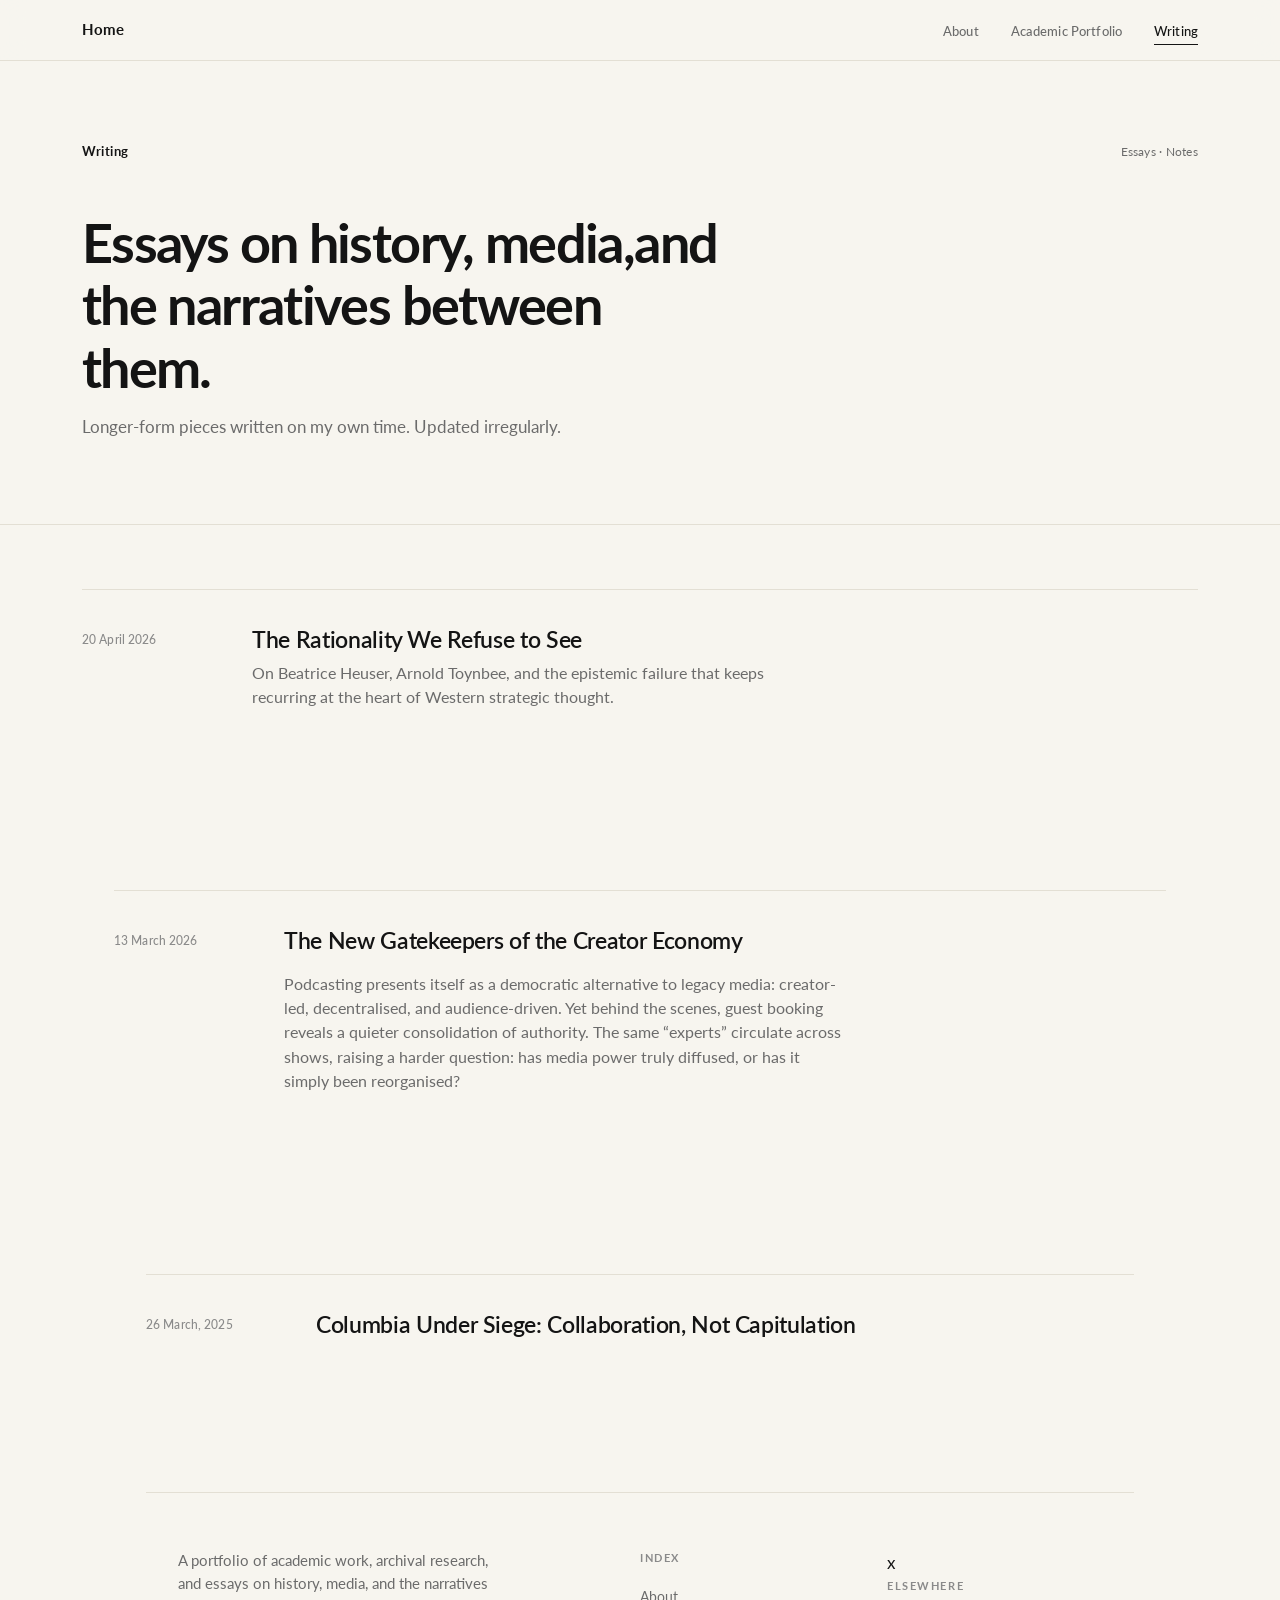
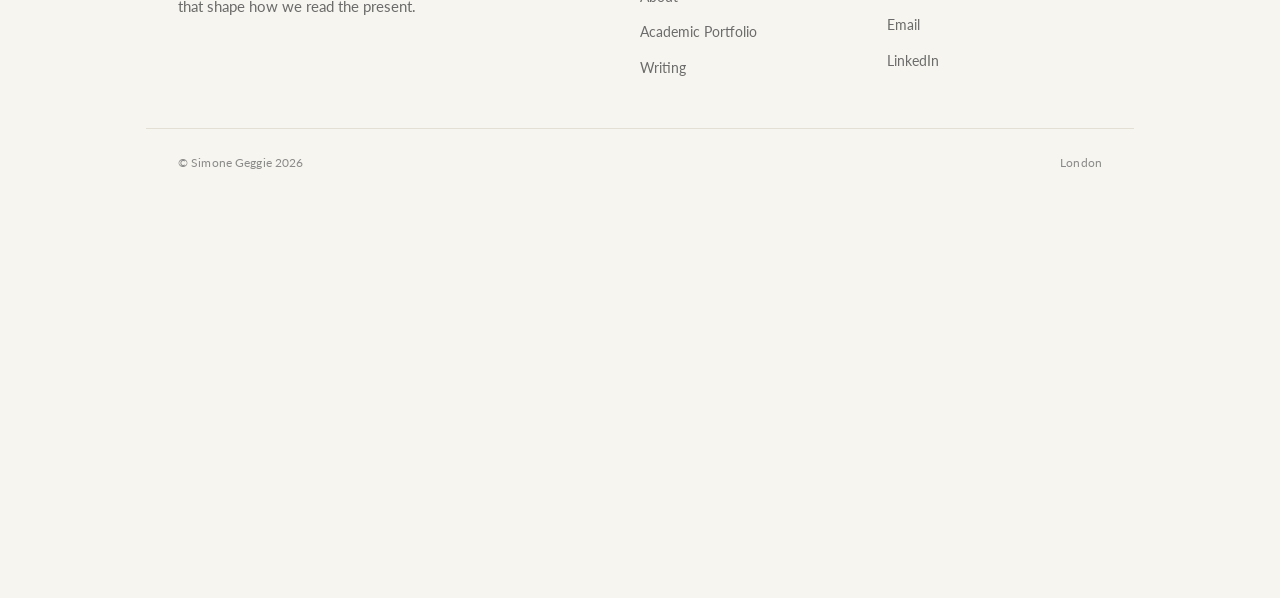
==== blog.html @ c390b4d6 "Update blog.html" ====
<!DOCTYPE html>
<html lang="en">
<head>
<meta charset="UTF-8">
<meta name="viewport" content="width=device-width, initial-scale=1.0">
<title>Writing — Simone Raya</title>
<meta name="description" content="Essays by Simone Raya on history, media, and geopolitics.">
<link rel="stylesheet" href="css/style.css">
<link rel="icon" href="data:image/svg+xml,%3Csvg xmlns='http://www.w3.org/2000/svg' viewBox='0 0 100 100'%3E%3Ctext y='.9em' font-size='90' font-weight='700' font-family='sans-serif'%3ES%3C/text%3E%3C/svg%3E">
</head>
<body>

<nav class="nav">
    <div class="nav-inner">
        <a href="index.html" class="nav-brand">Home</a>
        <ul class="nav-links">
            <li><a href="index.html">About</a></li>
            <li><a href="portfolio.html">Academic Portfolio</a></li>
            <li><a href="blog.html">Writing</a></li>
        </ul>
    </div>
</nav>

<section class="hero">
    <div class="container">
        <div class="hero-masthead fade-in">
            <span class="hero-masthead-name">Writing</span>
            <span class="hero-masthead-meta">Essays · Notes</span>
        </div>
        <div class="fade-in" style="max-width: 640px;">
            <h1 style="margin-bottom: 1rem;">Essays on history, media,and the narratives between them.</h1>
            <p style="font-size: 1.08rem; color: var(--text-muted); line-height: 1.55;">Longer-form pieces written on my own time. Updated irregularly.</p>
        </div>
    </div>
</section>

<section>
    <div class="container">
        <div class="entry-list">

            <article class="entry fade-in">
                <div class="entry-date">20 April 2026</div>
                <div>
                    <h3 class="entry-title"><a href="posts/rationality-we-refuse-to-see.html">The Rationality We Refuse to See</a></h3>
                    <p class="entry-desc">On Beatrice Heuser, Arnold Toynbee, and the epistemic failure that keeps recurring at the heart of Western strategic thought.</p>
                </div>
            </article>
<section>

<section>
    <div class="container">
        <div class="entry-list">

            <article class="entry fade-in">
                <div class="entry-date">13 March 2026</div>
                <div>
                    <h3 class="entry-title"><a href="posts/The-New-Gatekeepers.html">The New Gatekeepers of the Creator Economy
                <p class="entry-desc"> </a></h3>
                    <p class="entry-desc">Podcasting presents itself as a democratic alternative to legacy media: creator-led, decentralised, and audience-driven. Yet behind the scenes, guest booking reveals a quieter consolidation of authority. The same “experts” circulate across shows, raising a harder question: has media power truly diffused, or has it simply been reorganised?</p>
                </div>
            </article>
<section>
        
<section>
    <div class="container">
        <div class="entry-list">

            <article class="entry fade-in">
                <div class="entry-date">26 March, 2025</div>
                <div>
                    <h3 class="entry-title"><a href="posts/columbia-under-siege.html">Columbia Under Siege: Collaboration, Not Capitulation</a></h3>
                </div>
            </article>
<section>


<footer>
    <div class="footer-inner">
        <div>
            <p class="footer-tag">A portfolio of academic work, archival research, and essays on history, media, and the narratives that shape how we read the present.</p>
        </div>
        <div>
            <p class="footer-label">Index</p>
            <ul class="footer-list">
                <li><a href="index.html">About</a></li>
                <li><a href="portfolio.html">Academic Portfolio</a></li>
                <li><a href="blog.html">Writing</a></li>
            </ul>
        </div>
        <div>
           x      <p class="footer-label">Elsewhere</p>
            <ul class="footer-list">
                <li><a href="mailto:simone.geggie@gmail.com">Email</a></li>
                <li><a href="https://www.linkedin.com/in/simone-geggie" target="_blank" rel="noopener">LinkedIn</a></li>
        </div>
    </div>
    <div class="footer-meta">
        <span>© Simone Geggie 2026</span>
        <span>London</span>
    </div>
</footer>

<script src="js/main.js"></script>
</body>
</html>
---- css/style.css ----
/* ---------- Simone Raya · personal site ---------- */

@import url('https://fonts.googleapis.com/css2?family=Lato:wght@300;400;500;700;900&display=swap');

:root {
    --bg: #F7F5EF;
    --bg-elevated: #FAF9F4;
    --text: #141414;
    --text-muted: #6B6B6B;
    --text-soft: #8A8A8A;
    --rule: #E3DFD4;
    --rule-strong: #C9C4B5;
    --accent: #5E2028;
    --accent-hover: #7A2A34;

    --font: 'Lato', -apple-system, BlinkMacSystemFont, 'Segoe UI', Helvetica, Arial, sans-serif;

    --max: 1180px;
    --measure: 680px;
}

* {
    box-sizing: border-box;
    margin: 0;
    padding: 0;
}

html {
    scroll-behavior: smooth;
}

body {
    background: var(--bg);
    color: var(--text);
    font-family: var(--font);
    font-size: 17px;
    line-height: 1.65;
    font-weight: 400;
    -webkit-font-smoothing: antialiased;
    -moz-osx-font-smoothing: grayscale;
    text-rendering: optimizeLegibility;
}

/* ---------- Typography ---------- */

h1, h2, h3, h4, h5 {
    font-family: var(--font);
    font-weight: 700;
    letter-spacing: -0.02em;
    color: var(--text);
    line-height: 1.15;
}

h1 {
    font-size: clamp(2rem, 4.5vw, 3.4rem);
    letter-spacing: -0.03em;
}

h2 {
    font-size: clamp(1.5rem, 3vw, 2.1rem);
}

h3 {
    font-size: clamp(1.2rem, 2vw, 1.4rem);
    font-weight: 500;
    letter-spacing: -0.01em;
}

p { margin-bottom: 1.1em; }

em { font-style: italic; }

a {
    color: var(--text);
    text-decoration: none;
    border-bottom: 1px solid var(--rule-strong);
    transition: border-color 200ms ease, color 200ms ease;
}

a:hover {
    color: var(--accent);
    border-bottom-color: var(--accent);
}

/* ---------- Nav ---------- */

.nav {
    position: sticky;
    top: 0;
    z-index: 100;
    background: rgba(247, 245, 239, 0.9);
    backdrop-filter: blur(12px);
    -webkit-backdrop-filter: blur(12px);
    border-bottom: 1px solid var(--rule);
}

.nav-inner {
    max-width: var(--max);
    margin: 0 auto;
    padding: 1rem 2rem;
    display: flex;
    align-items: center;
    justify-content: space-between;
    gap: 2rem;
}

.nav-brand {
    font-size: 0.95rem;
    font-weight: 700;
    letter-spacing: -0.01em;
    border: none;
    color: var(--text);
}

.nav-links {
    display: flex;
    gap: 2rem;
    list-style: none;
    align-items: center;
}

.nav-links a {
    font-size: 0.82rem;
    font-weight: 500;
    letter-spacing: 0.01em;
    color: var(--text-muted);
    border: none;
    position: relative;
    padding: 0.4rem 0;
}

.nav-links a::after {
    content: '';
    position: absolute;
    bottom: 0;
    left: 0;
    right: 0;
    height: 1px;
    background: var(--text);
    transform: scaleX(0);
    transform-origin: left;
    transition: transform 240ms ease;
}

.nav-links a:hover::after,
.nav-links a.active::after {
    transform: scaleX(1);
}

.nav-links a:hover,
.nav-links a.active {
    color: var(--text);
}

/* ---------- Layout ---------- */

.container {
    max-width: var(--max);
    margin: 0 auto;
    padding: 0 2rem;
}

.narrow { max-width: 800px; }
.measure { max-width: var(--measure); }

section { padding: 4rem 0; }
section + section { border-top: 1px solid var(--rule); }

/* ---------- Eyebrow labels ---------- */

.eyebrow {
    font-size: 0.72rem;
    font-weight: 700;
    letter-spacing: 0.14em;
    text-transform: uppercase;
    color: var(--text-soft);
    margin-bottom: 1.5rem;
    display: inline-block;
}

/* ---------- Hero (about-as-hero) ---------- */

.hero { padding: 5rem 0 4rem; }

.hero-masthead {
    display: flex;
    justify-content: space-between;
    align-items: baseline;
    margin-bottom: 3rem;
    flex-wrap: wrap;
    gap: 1rem;
}

.hero-masthead-name {
    font-size: 0.82rem;
    font-weight: 700;
    letter-spacing: 0.04em;
    color: var(--text);
}

.hero-masthead-meta {
    font-size: 0.78rem;
    font-weight: 400;
    color: var(--text-muted);
    letter-spacing: 0.02em;
}

.hero-body {
    max-width: 700px;
    font-size: clamp(1.1rem, 1.5vw, 1.25rem);
    line-height: 1.6;
    font-weight: 400;
    color: var(--text);
}

.hero-body p { margin-bottom: 1.2em; }

.hero-body p:first-child {
    font-size: 1.18em;
    font-weight: 500;
    color: var(--text);
    margin-bottom: 1.5em;
    letter-spacing: -0.005em;
    line-height: 1.45;
}

/* ---------- Entry / card list ---------- */

.entry-list {
    display: flex;
    flex-direction: column;
}

.entry {
    display: grid;
    grid-template-columns: 1fr;
    gap: 0.8rem;
    padding: 2rem 0;
    border-top: 1px solid var(--rule);
    transition: padding-left 220ms ease;
}

@media (min-width: 820px) {
    .entry {
        grid-template-columns: 130px 1fr auto;
        gap: 2.5rem;
        align-items: start;
        padding: 2.2rem 0;
    }
}

.entry:last-child { border-bottom: 1px solid var(--rule); }

.entry:hover { padding-left: 0.8rem; }

.entry-date {
    font-size: 0.78rem;
    font-weight: 500;
    color: var(--text-soft);
    letter-spacing: 0.01em;
    padding-top: 0.3rem;
}

.entry-title {
    font-size: clamp(1.2rem, 1.8vw, 1.45rem);
    font-weight: 600;
    line-height: 1.25;
    letter-spacing: -0.015em;
    margin-bottom: 0.4rem;
}

.entry-title a { border: none; color: var(--text); }
.entry-title a:hover { color: var(--accent); }

.entry-desc {
    font-size: 0.98rem;
    line-height: 1.55;
    color: var(--text-muted);
    max-width: 62ch;
}

.entry-tag {
    font-size: 0.7rem;
    font-weight: 700;
    letter-spacing: 0.12em;
    text-transform: uppercase;
    color: var(--text-soft);
    white-space: nowrap;
    padding-top: 0.55rem;
}

/* ---------- Section header ---------- */

.section-head {
    display: grid;
    grid-template-columns: 1fr;
    gap: 1rem;
    margin-bottom: 2rem;
    align-items: end;
}

@media (min-width: 820px) {
    .section-head {
        grid-template-columns: 1fr 1fr;
        gap: 3rem;
    }
}

.section-head-note {
    color: var(--text-muted);
    font-size: 0.98rem;
    max-width: 46ch;
    line-height: 1.55;
    justify-self: start;
}

@media (min-width: 820px) {
    .section-head-note {
        justify-self: end;
        text-align: right;
    }
}

.section-title {
    font-size: clamp(1.5rem, 2.5vw, 1.9rem);
    font-weight: 700;
    letter-spacing: -0.02em;
}

/* ---------- Article / essay view ---------- */

.article-header {
    padding: 5rem 0 3rem;
    border-bottom: 1px solid var(--rule);
}

.article-meta {
    display: flex;
    gap: 1.5rem;
    font-size: 0.78rem;
    font-weight: 500;
    color: var(--text-muted);
    margin-bottom: 1.8rem;
    flex-wrap: wrap;
}

.article-meta span { letter-spacing: 0.02em; }

.article-title {
    font-size: clamp(1.9rem, 4vw, 3rem);
    font-weight: 700;
    line-height: 1.1;
    letter-spacing: -0.03em;
    max-width: 20ch;
}

.article-subtitle {
    margin-top: 1.3rem;
    font-size: clamp(1.05rem, 1.4vw, 1.2rem);
    color: var(--text-muted);
    max-width: 52ch;
    line-height: 1.5;
    font-weight: 400;
}

.article-body {
    max-width: var(--measure);
    margin: 0 auto;
    padding: 3.5rem 0 5rem;
    font-size: 1.05rem;
    line-height: 1.75;
    color: var(--text);
}

.article-body p { margin-bottom: 1.4em; }

.article-body h3 {
    margin: 2.2em 0 0.7em;
    font-size: 1.15rem;
    font-weight: 700;
    letter-spacing: -0.01em;
}

.pull-quote {
    font-size: 1.3rem;
    line-height: 1.4;
    font-weight: 500;
    color: var(--text);
    padding: 1.8rem 0 1.8rem 1.5rem;
    border-left: 2px solid var(--accent);
    margin: 2.5rem 0;
    letter-spacing: -0.01em;
}

.article-footer {
    max-width: var(--measure);
    margin: 0 auto;
    padding: 1.8rem 0 4rem;
    border-top: 1px solid var(--rule);
    font-size: 0.8rem;
    color: var(--text-muted);
    display: flex;
    justify-content: space-between;
    letter-spacing: 0.01em;
}

/* ---------- Archival grid ---------- */

.archive-intro {
    max-width: var(--measure);
    margin: 0 auto 3rem;
    font-size: 1.05rem;
    line-height: 1.7;
    color: var(--text);
}

.archive-intro .eyebrow {
    display: block;
    margin-bottom: 1rem;
}

.archive-intro h2 {
    font-size: clamp(1.6rem, 2.8vw, 2.1rem);
    font-weight: 700;
    margin-bottom: 2rem;
    letter-spacing: -0.02em;
}

.archive-grid {
    display: grid;
    grid-template-columns: repeat(12, 1fr);
    gap: 1.2rem;
    margin: 3rem 0;
}

.archive-grid figure {
    margin: 0;
    position: relative;
}

.archive-grid img {
    width: 100%;
    height: 100%;
    object-fit: cover;
    display: block;
    filter: saturate(0.92);
    transition: filter 360ms ease, transform 480ms cubic-bezier(0.22, 1, 0.36, 1);
    border-radius: 2px;
}

.archive-grid figure:hover img {
    filter: saturate(1);
    transform: scale(1.005);
}

.archive-grid figcaption {
    font-size: 0.72rem;
    font-weight: 700;
    letter-spacing: 0.1em;
    text-transform: uppercase;
    color: var(--text-soft);
    margin-top: 0.7rem;
    padding-right: 0.8rem;
}

.archive-grid figcaption span {
    font-weight: 400;
    text-transform: none;
    letter-spacing: 0;
    font-size: 0.92rem;
    color: var(--text-muted);
    display: block;
    margin-top: 0.25rem;
    line-height: 1.4;
}

.g-a { grid-column: span 7; aspect-ratio: 4/3; }
.g-b { grid-column: span 5; aspect-ratio: 4/3; }
.g-c { grid-column: span 5; aspect-ratio: 4/3; }
.g-d { grid-column: span 7; aspect-ratio: 4/3; }
.g-e { grid-column: span 6; aspect-ratio: 4/3; }
.g-f { grid-column: span 6; aspect-ratio: 4/3; }

@media (max-width: 820px) {
    .archive-grid { grid-template-columns: 1fr; }
    .g-a, .g-b, .g-c, .g-d, .g-e, .g-f { grid-column: span 1; aspect-ratio: 4/3; }
}

/* ---------- Portfolio items ---------- */

.port-item {
    display: grid;
    grid-template-columns: 1fr;
    gap: 1rem;
    padding: 2.5rem 0;
    border-top: 1px solid var(--rule);
}

@media (min-width: 820px) {
    .port-item {
        grid-template-columns: 180px 1fr;
        gap: 3rem;
    }
}

.port-item:last-child { border-bottom: 1px solid var(--rule); }

.port-label {
    font-size: 0.72rem;
    font-weight: 700;
    letter-spacing: 0.12em;
    text-transform: uppercase;
    color: var(--text-muted);
}

.port-label .year {
    display: block;
    color: var(--text-soft);
    margin-top: 0.3rem;
    font-weight: 500;
    letter-spacing: 0.02em;
}

.port-title {
    font-size: clamp(1.25rem, 2vw, 1.55rem);
    font-weight: 700;
    line-height: 1.2;
    margin-bottom: 0.5rem;
    letter-spacing: -0.02em;
}

.port-title a { border: none; color: var(--text); }
.port-title a:hover { color: var(--accent); }

.port-venue {
    color: var(--text-muted);
    margin-bottom: 0.8rem;
    font-size: 0.92rem;
    font-weight: 500;
}

.port-desc {
    font-size: 0.98rem;
    line-height: 1.6;
    color: var(--text-muted);
    max-width: 62ch;
}

.port-link {
    display: inline-block;
    margin-top: 1rem;
    font-size: 0.82rem;
    font-weight: 600;
    letter-spacing: 0.01em;
    border: none;
    color: var(--accent);
    padding-bottom: 2px;
    border-bottom: 1px solid var(--accent);
}

.port-link:hover {
    color: var(--accent-hover);
    border-bottom-color: var(--accent-hover);
}

/* ---------- Footer ---------- */

footer {
    border-top: 1px solid var(--rule);
    padding: 3.5rem 0 2.5rem;
    margin-top: 3rem;
}

.footer-inner {
    max-width: var(--max);
    margin: 0 auto;
    padding: 0 2rem;
    display: grid;
    grid-template-columns: 1fr;
    gap: 2rem;
}

@media (min-width: 820px) {
    .footer-inner { grid-template-columns: 2fr 1fr 1fr; }
}

.footer-brand {
    font-size: 1rem;
    font-weight: 700;
    color: var(--text);
    margin-bottom: 0.7rem;
    letter-spacing: -0.01em;
}

.footer-tag {
    color: var(--text-muted);
    font-size: 0.95rem;
    max-width: 36ch;
    line-height: 1.5;
}

.footer-list { list-style: none; }
.footer-list li { margin-bottom: 0.45rem; }

.footer-list a {
    font-size: 0.9rem;
    color: var(--text-muted);
    border: none;
}

.footer-list a:hover { color: var(--accent); }

.footer-label {
    font-size: 0.7rem;
    font-weight: 700;
    letter-spacing: 0.14em;
    text-transform: uppercase;
    color: var(--text-soft);
    margin-bottom: 0.9rem;
}

.footer-meta {
    max-width: var(--max);
    margin: 2.5rem auto 0;
    padding: 1.5rem 2rem 0;
    border-top: 1px solid var(--rule);
    display: flex;
    justify-content: space-between;
    font-size: 0.78rem;
    color: var(--text-soft);
    letter-spacing: 0.01em;
    flex-wrap: wrap;
    gap: 1rem;
}

/* ---------- Back link ---------- */

.back-link {
    display: inline-block;
    margin-bottom: 1.8rem;
    font-size: 0.82rem;
    font-weight: 500;
    color: var(--text-muted);
    border: none;
    letter-spacing: 0.01em;
}

.back-link:hover { color: var(--accent); }
.back-link::before { content: '← '; margin-right: 0.3rem; }

/* ---------- Animations ---------- */

.fade-in {
    opacity: 0;
    transform: translateY(10px);
    transition: opacity 700ms cubic-bezier(0.22, 1, 0.36, 1), transform 700ms cubic-bezier(0.22, 1, 0.36, 1);
}

.fade-in.visible {
    opacity: 1;
    transform: translateY(0);
}

.fade-in:nth-child(2) { transition-delay: 80ms; }
.fade-in:nth-child(3) { transition-delay: 160ms; }
.fade-in:nth-child(4) { transition-delay: 240ms; }

/* ---------- Mobile ---------- */

@media (max-width: 640px) {
    .nav-inner { padding: 0.85rem 1.3rem; }
    .nav-links { gap: 1.2rem; }
    .nav-links a { font-size: 0.78rem; }
    .container { padding: 0 1.3rem; }
    body { font-size: 16px; }
    section { padding: 3rem 0; }
    .hero { padding: 3rem 0 2.5rem; }
    .footer-inner, .footer-meta { padding-left: 1.3rem; padding-right: 1.3rem; }
    .article-body { padding: 2.5rem 0 3.5rem; }
    .article-header { padding: 3rem 0 2rem; }
}
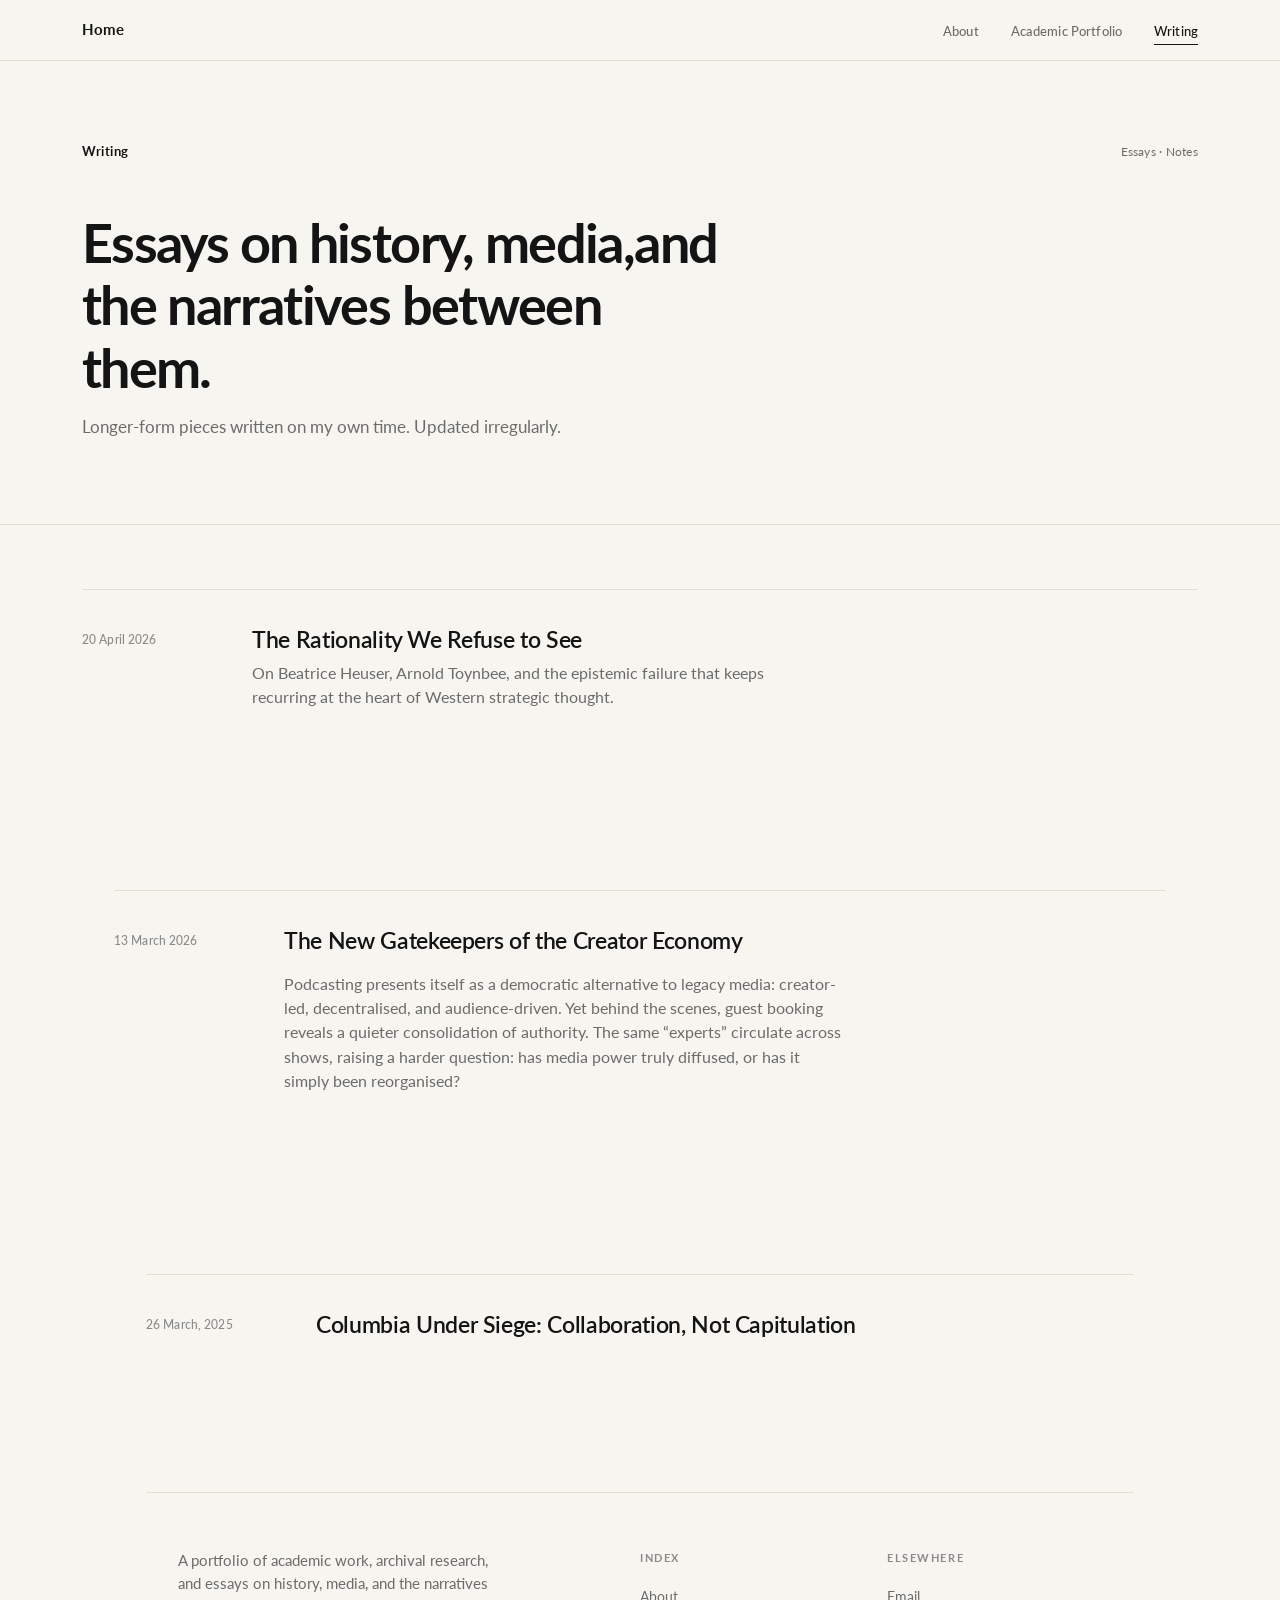
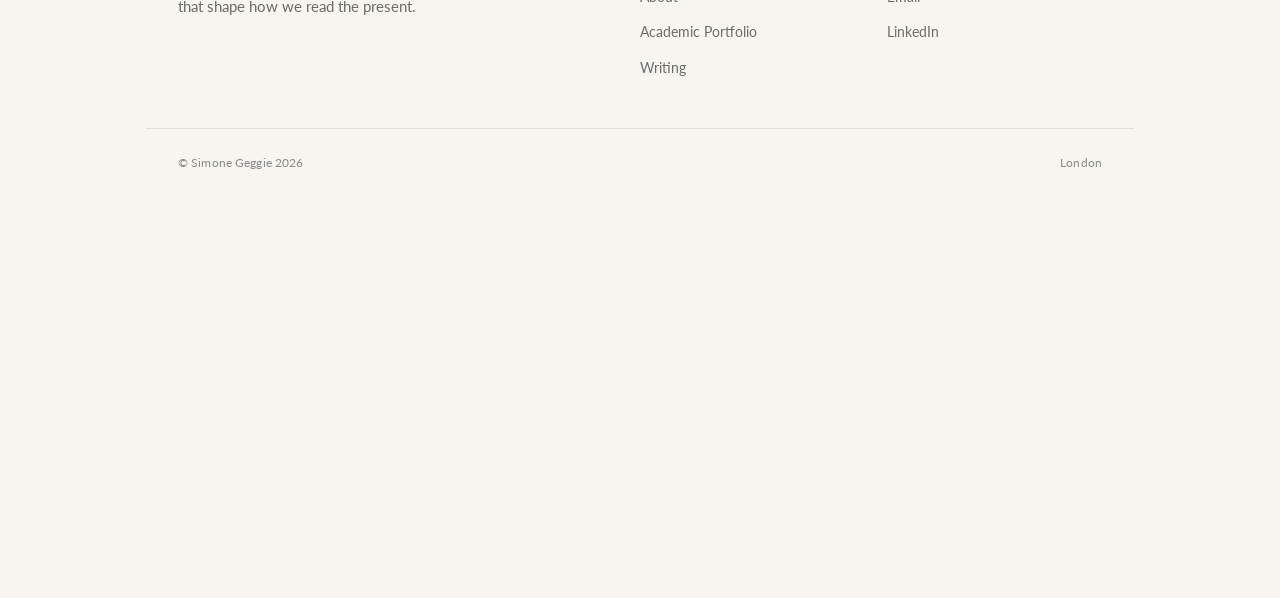
==== commit 5cb46457: "Update blog.html" ====
--- a/blog.html
+++ b/blog.html
@@ -88,7 +88,7 @@
             </ul>
         </div>
         <div>
-           x      <p class="footer-label">Elsewhere</p>
+              <p class="footer-label">Elsewhere</p>
             <ul class="footer-list">
                 <li><a href="mailto:simone.geggie@gmail.com">Email</a></li>
                 <li><a href="https://www.linkedin.com/in/simone-geggie" target="_blank" rel="noopener">LinkedIn</a></li>
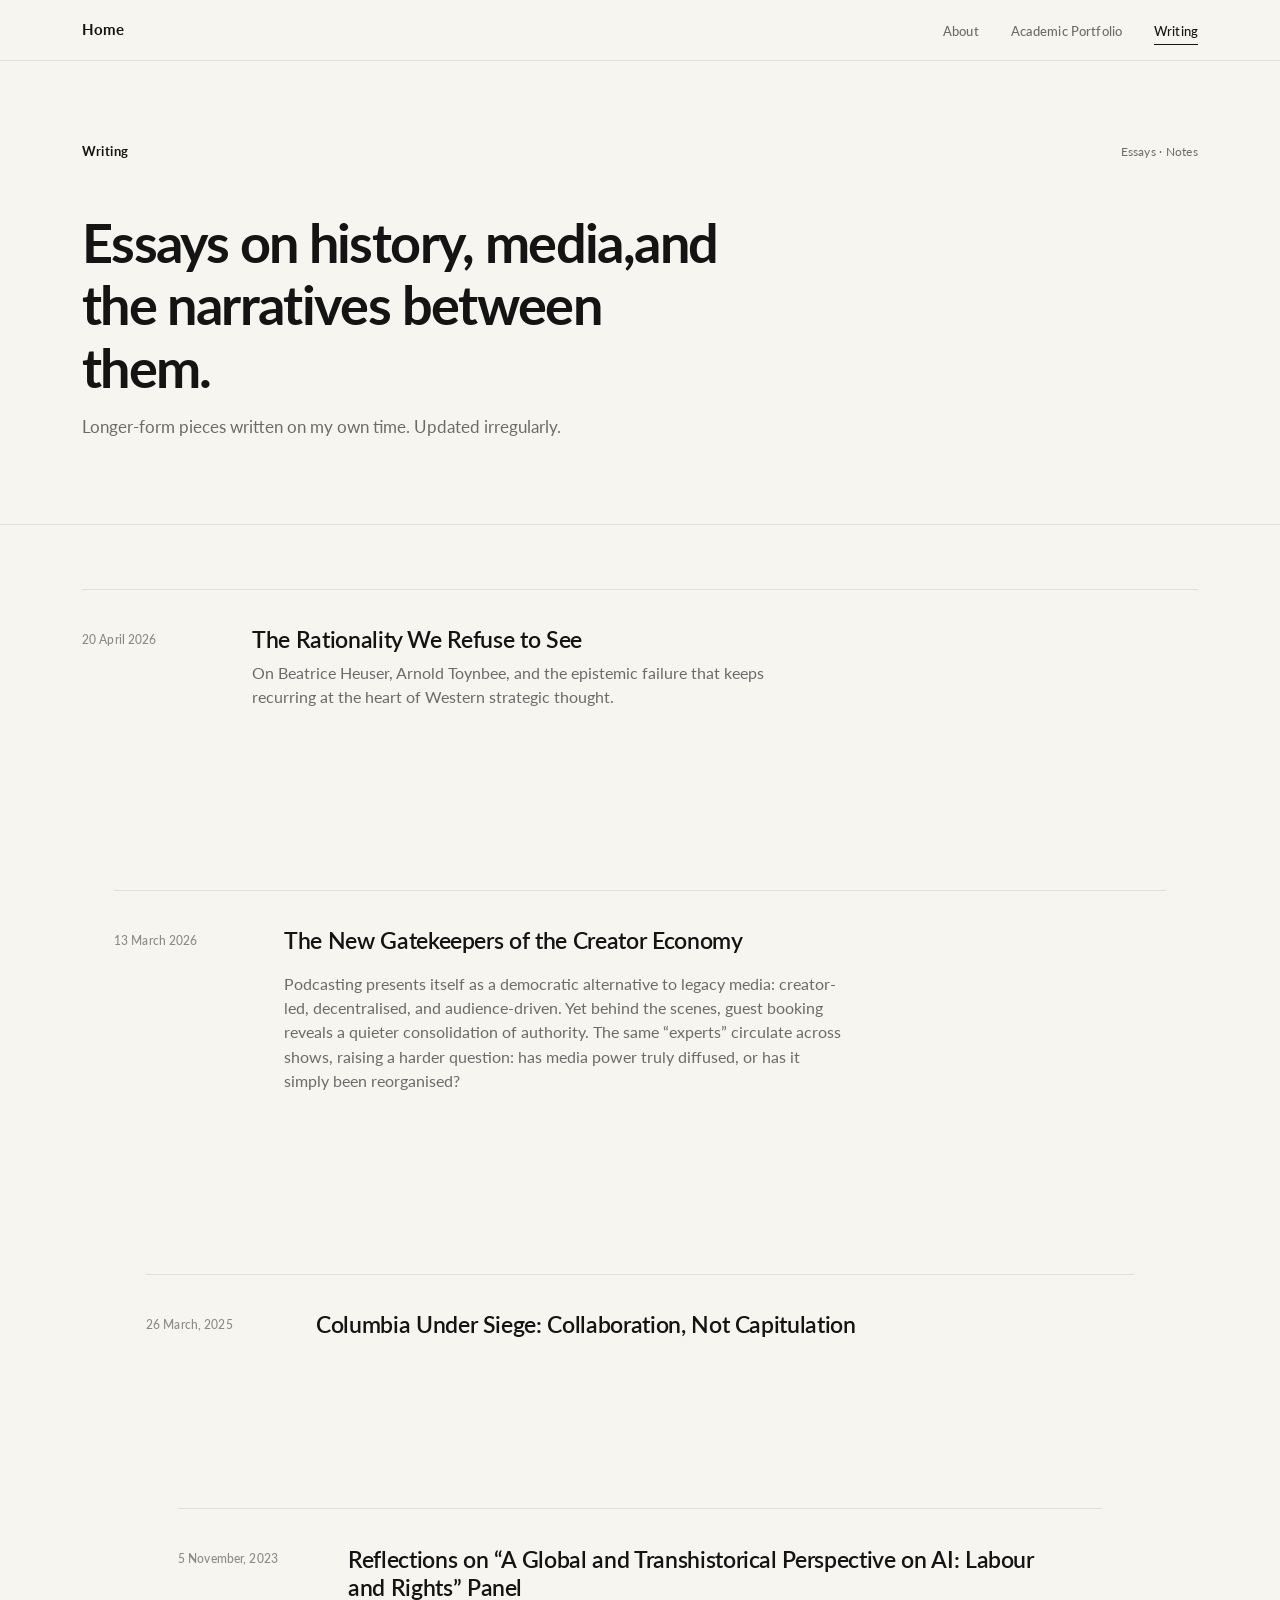
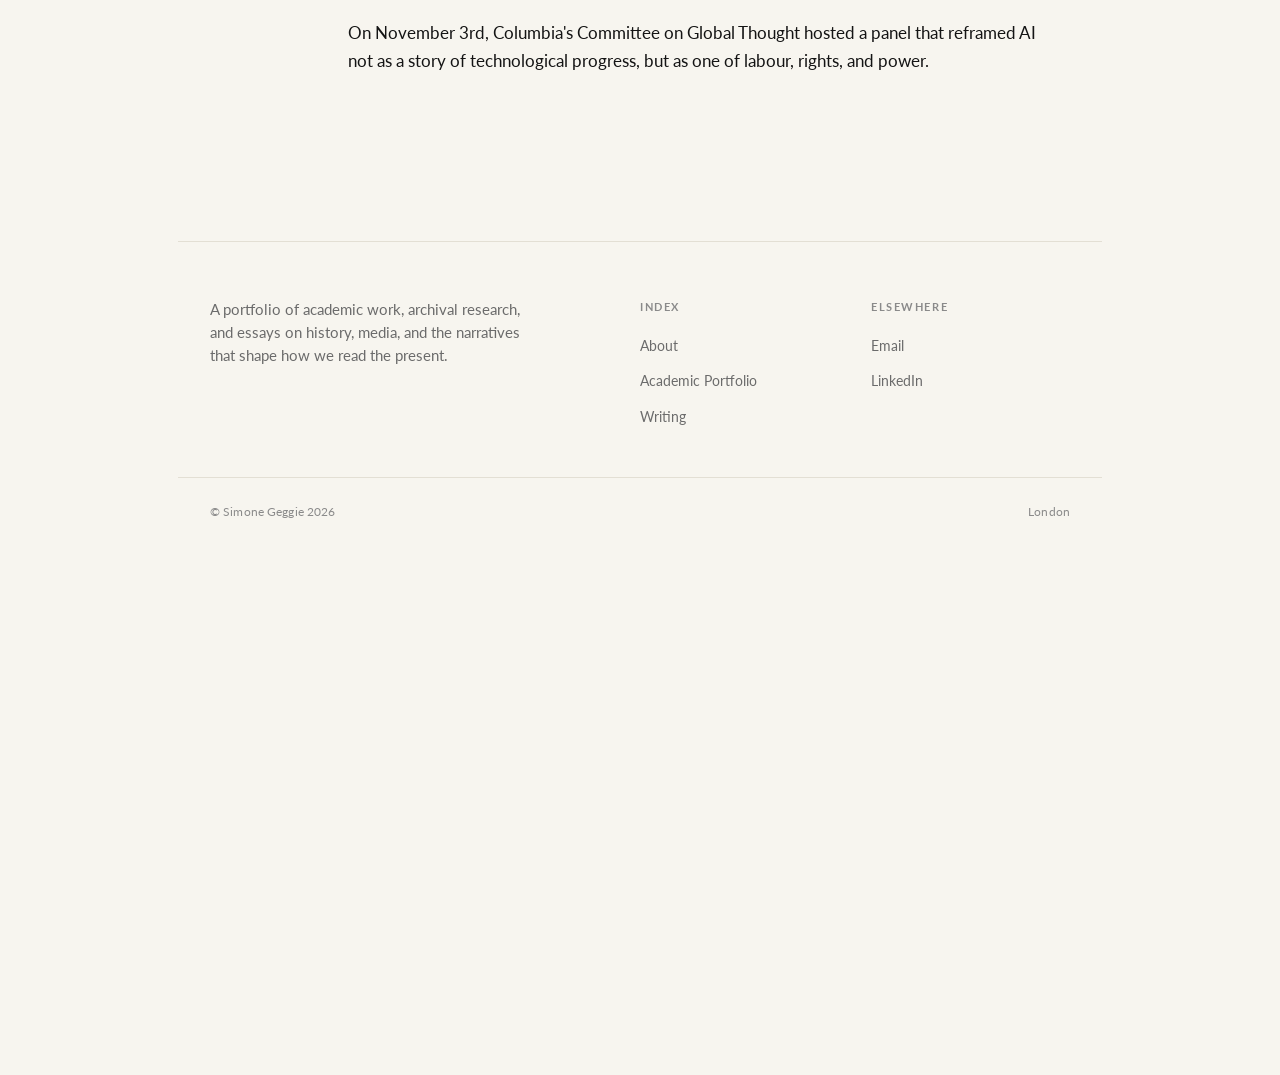
==== commit 957c969b: "Update blog.html" ====
--- a/blog.html
+++ b/blog.html
@@ -73,6 +73,20 @@
             </article>
 <section>
 
+<section>
+    <div class="container">
+        <div class="entry-list">
+
+            <article class="entry fade-in">
+                <div class="entry-date">5 November, 2023</div>
+                <div>
+                    <h3 class="entry-title"><a href="posts/transhistorical-perspective.html">Reflections on “A Global and Transhistorical Perspective on AI: Labour and Rights” Panel</a></h3>
+                  <p class="entry-desc"> </a></h3>
+                    <p class="entry-dsc">On November 3rd, Columbia's Committee on Global Thought hosted a panel that reframed AI not as a story of technological progress, but as one of labour, rights, and power.</p>
+                </div>
+            </article>
+<section>    
+    
 
 <footer>
     <div class="footer-inner">
--- a/css/style.css
+++ b/css/style.css
@@ -498,7 +498,7 @@
 
 @media (min-width: 820px) {
     .port-item {
-        grid-template-columns: 180px 1fr;
+        grid-template-columns: 280px 1fr;
         gap: 3rem;
     }
 }
@@ -563,6 +563,45 @@
     border-bottom-color: var(--accent-hover);
 }
 
+.port-content-flex {
+    display: flex;
+    gap: 2rem;
+    align-items: flex-start;
+    flex-direction: row;
+}
+
+.port-text {
+    flex: 1;
+}
+
+.port-images {
+    display: flex;
+    flex-direction: row;
+    gap: 1rem;
+    flex: 0 0 auto;
+}
+
+.port-images img {
+    width: 100%;
+    height: 250px;
+    border-radius: 3px;
+    object-fit: cover;
+}
+
+.port-image-item {
+    flex: 1;
+}
+
+@media (max-width: 900px) {
+    .port-content-flex {
+        flex-direction: column;
+    }
+    
+    .port-images {
+        flex: 0 0 auto;
+        width: 100%;
+    }
+}
 /* ---------- Footer ---------- */
 
 footer {
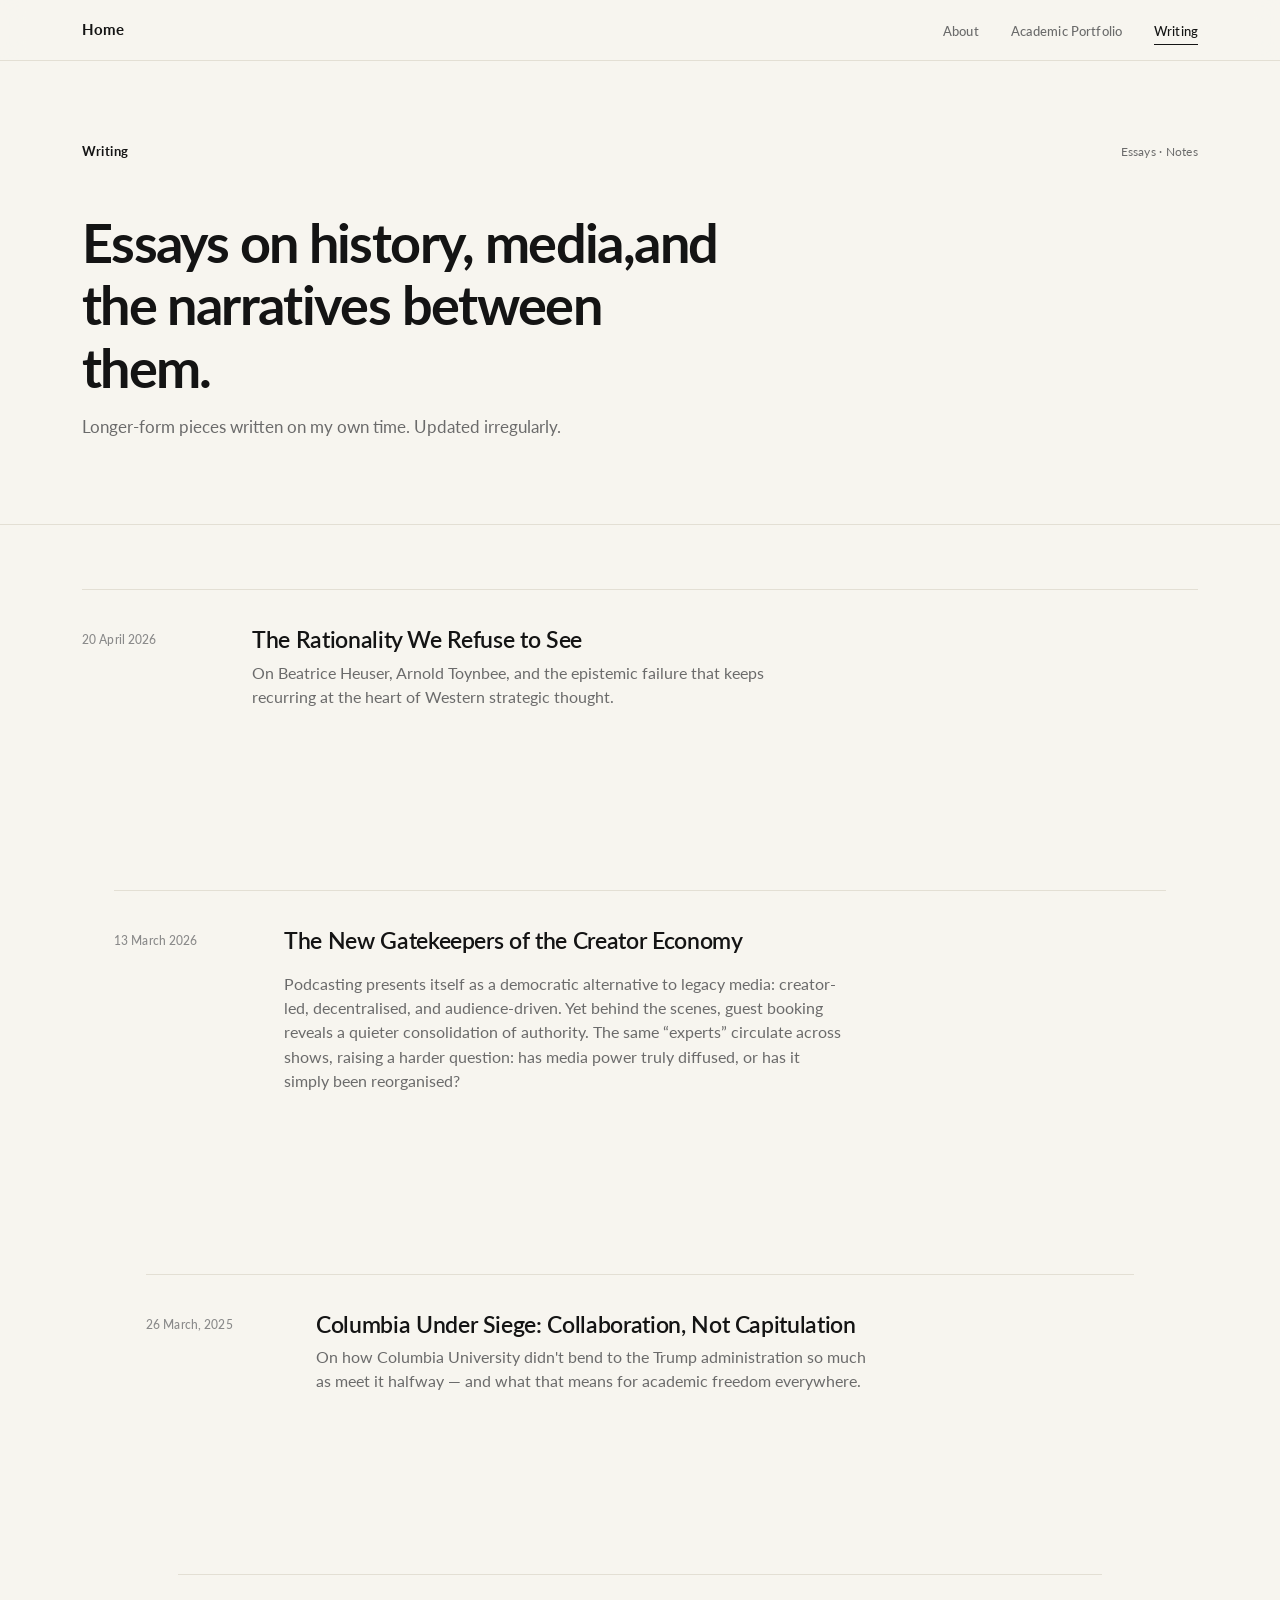
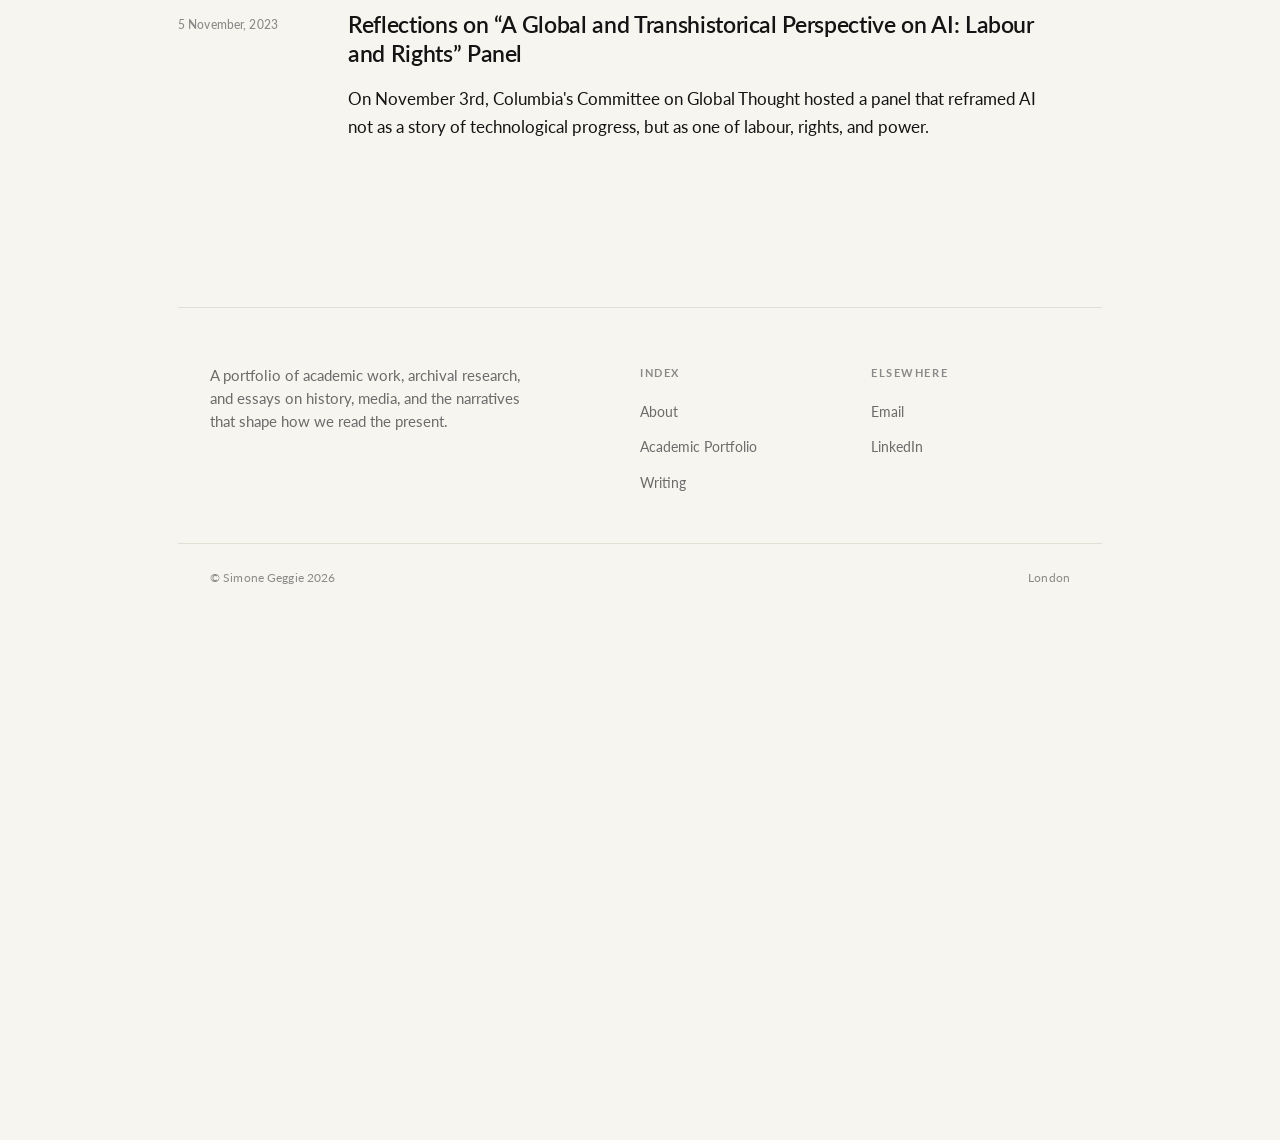
==== commit 1143e9d1: "Update blog.html" ====
--- a/blog.html
+++ b/blog.html
@@ -69,6 +69,7 @@
                 <div class="entry-date">26 March, 2025</div>
                 <div>
                     <h3 class="entry-title"><a href="posts/columbia-under-siege.html">Columbia Under Siege: Collaboration, Not Capitulation</a></h3>
+                    <p class="entry-desc">On how Columbia University didn't bend to the Trump administration so much as meet it halfway — and what that means for academic freedom everywhere.</p>
                 </div>
             </article>
 <section>
--- a/css/style.css
+++ b/css/style.css
@@ -671,6 +671,26 @@
     flex-wrap: wrap;
     gap: 1rem;
 }
+/* ---------- Blog Post Image ---------- */
+
+.article-image {
+    margin: 2rem 0;
+    text-align: center;
+}
+
+.article-image img {
+    width: 400px;
+    height: auto;
+    display: block;
+    margin: 0 auto;
+}
+
+.article-image figcaption {
+    font-size: 0.875rem;
+    color: var(--ink-soft);
+    margin-top: 0.5rem;
+    font-style: italic;
+}
 
 /* ---------- Back link ---------- */
 
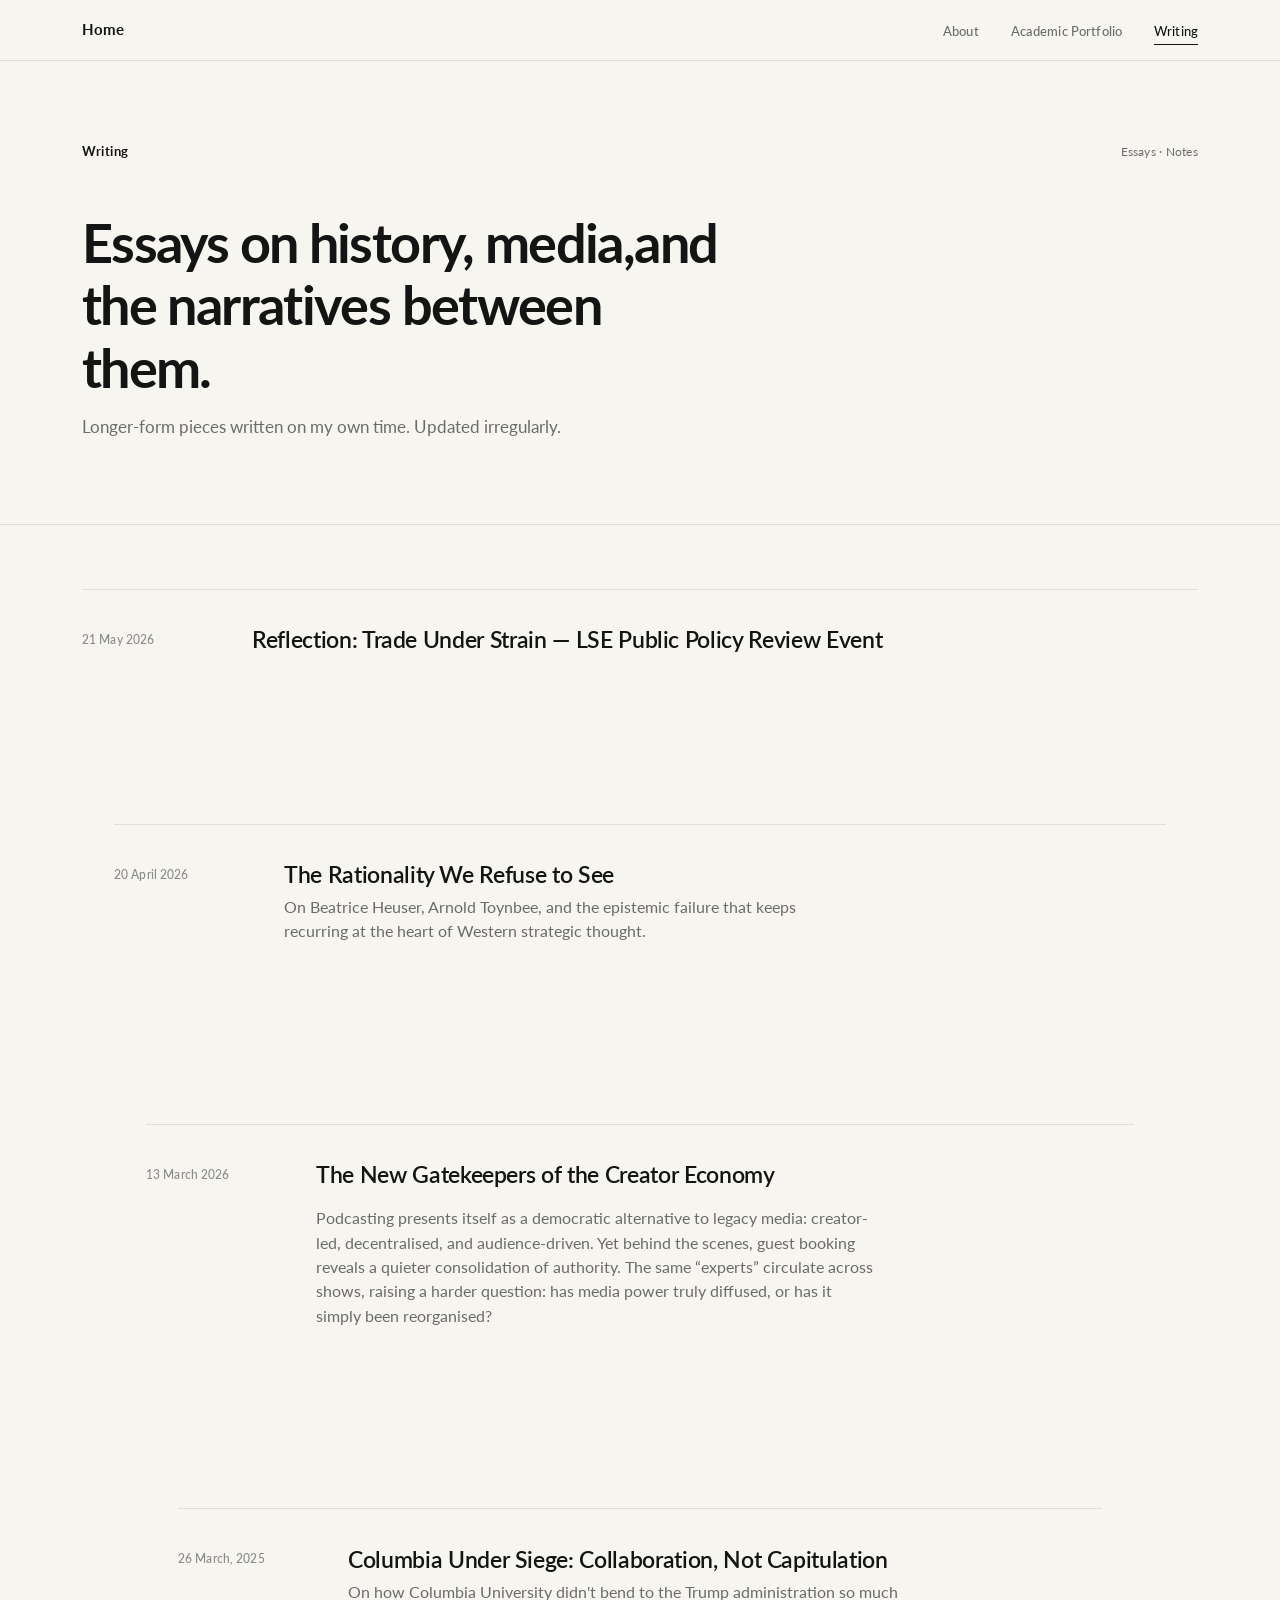
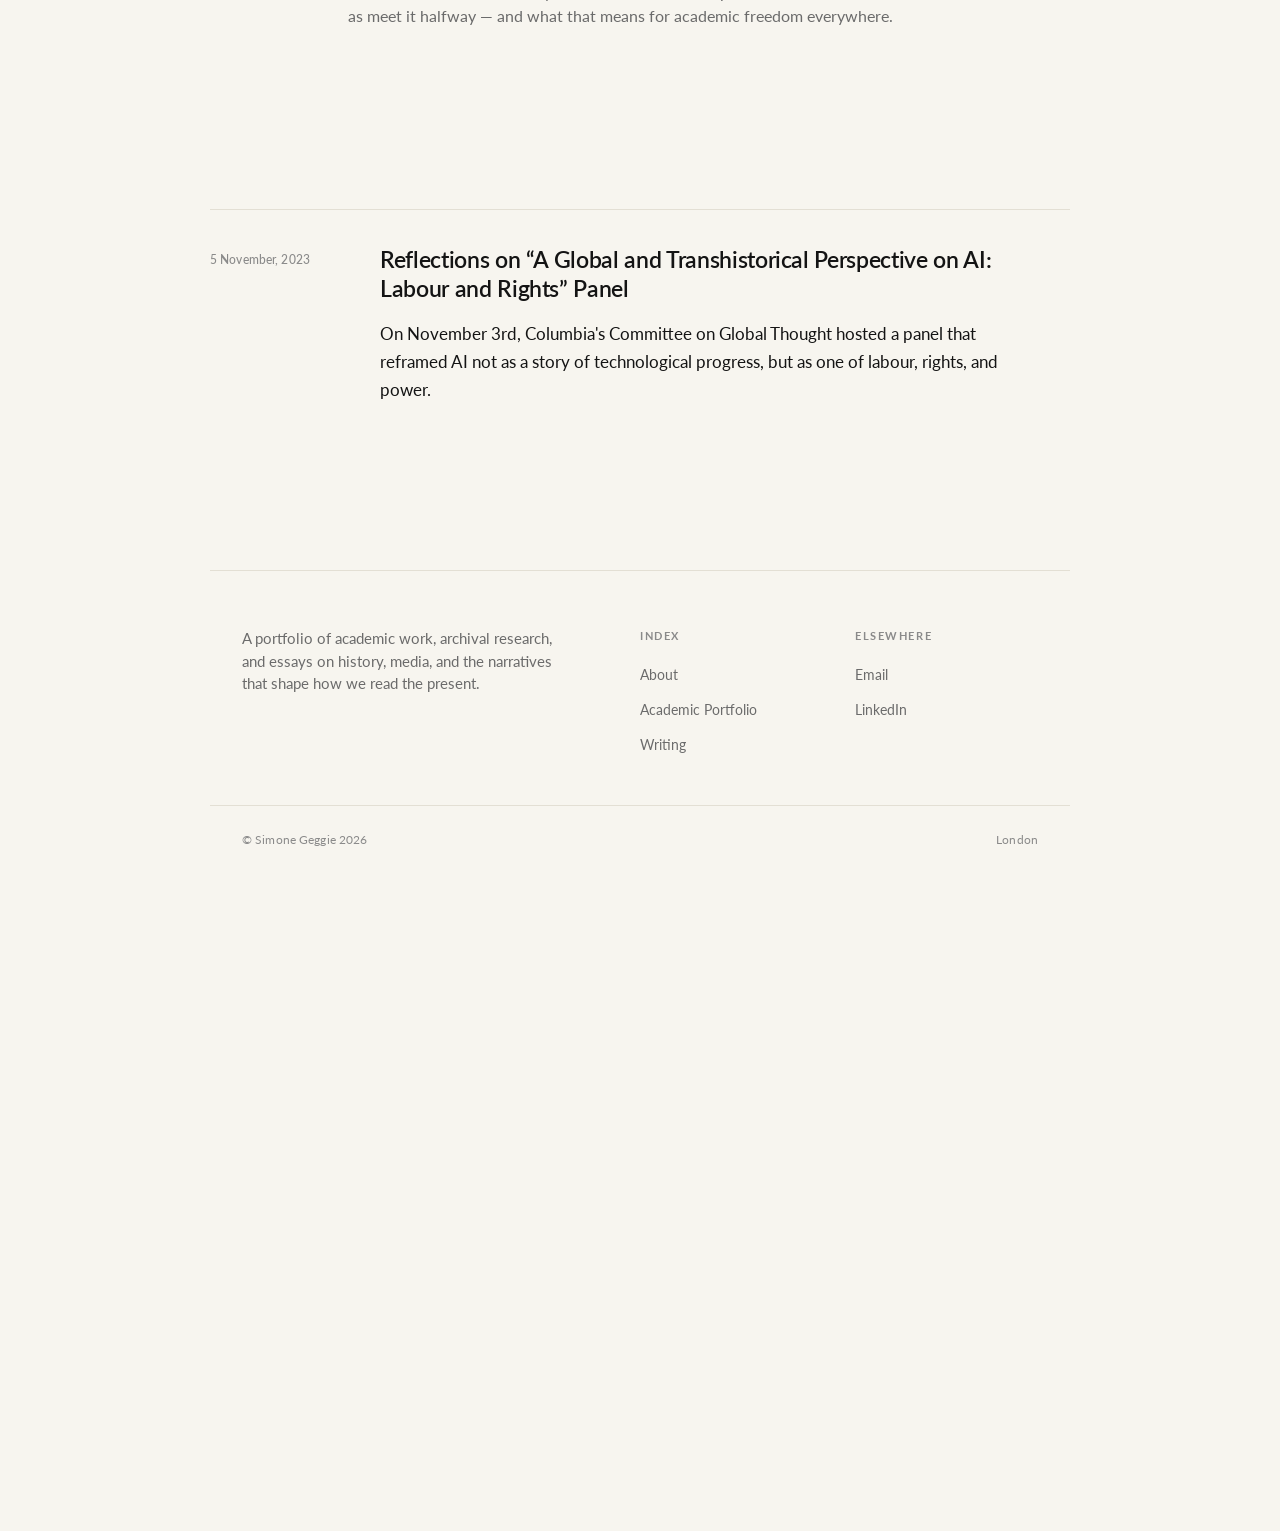
==== commit 93bc3fbb: "Update blog.html" ====
--- a/blog.html
+++ b/blog.html
@@ -33,6 +33,18 @@
         </div>
     </div>
 </section>
+
+<section>
+    <div class="container">
+        <div class="entry-list">
+
+            <article class="entry fade-in">
+                <div class="entry-date">21 May 2026</div>
+                <div>
+                    <h3 class="entry-title"><a href="posts/LSEPublicPolicyEvent.html">Reflection: Trade Under Strain — LSE Public Policy Review Event</a></h3>
+                </div>
+            </article>
+<section>
 
 <section>
     <div class="container">
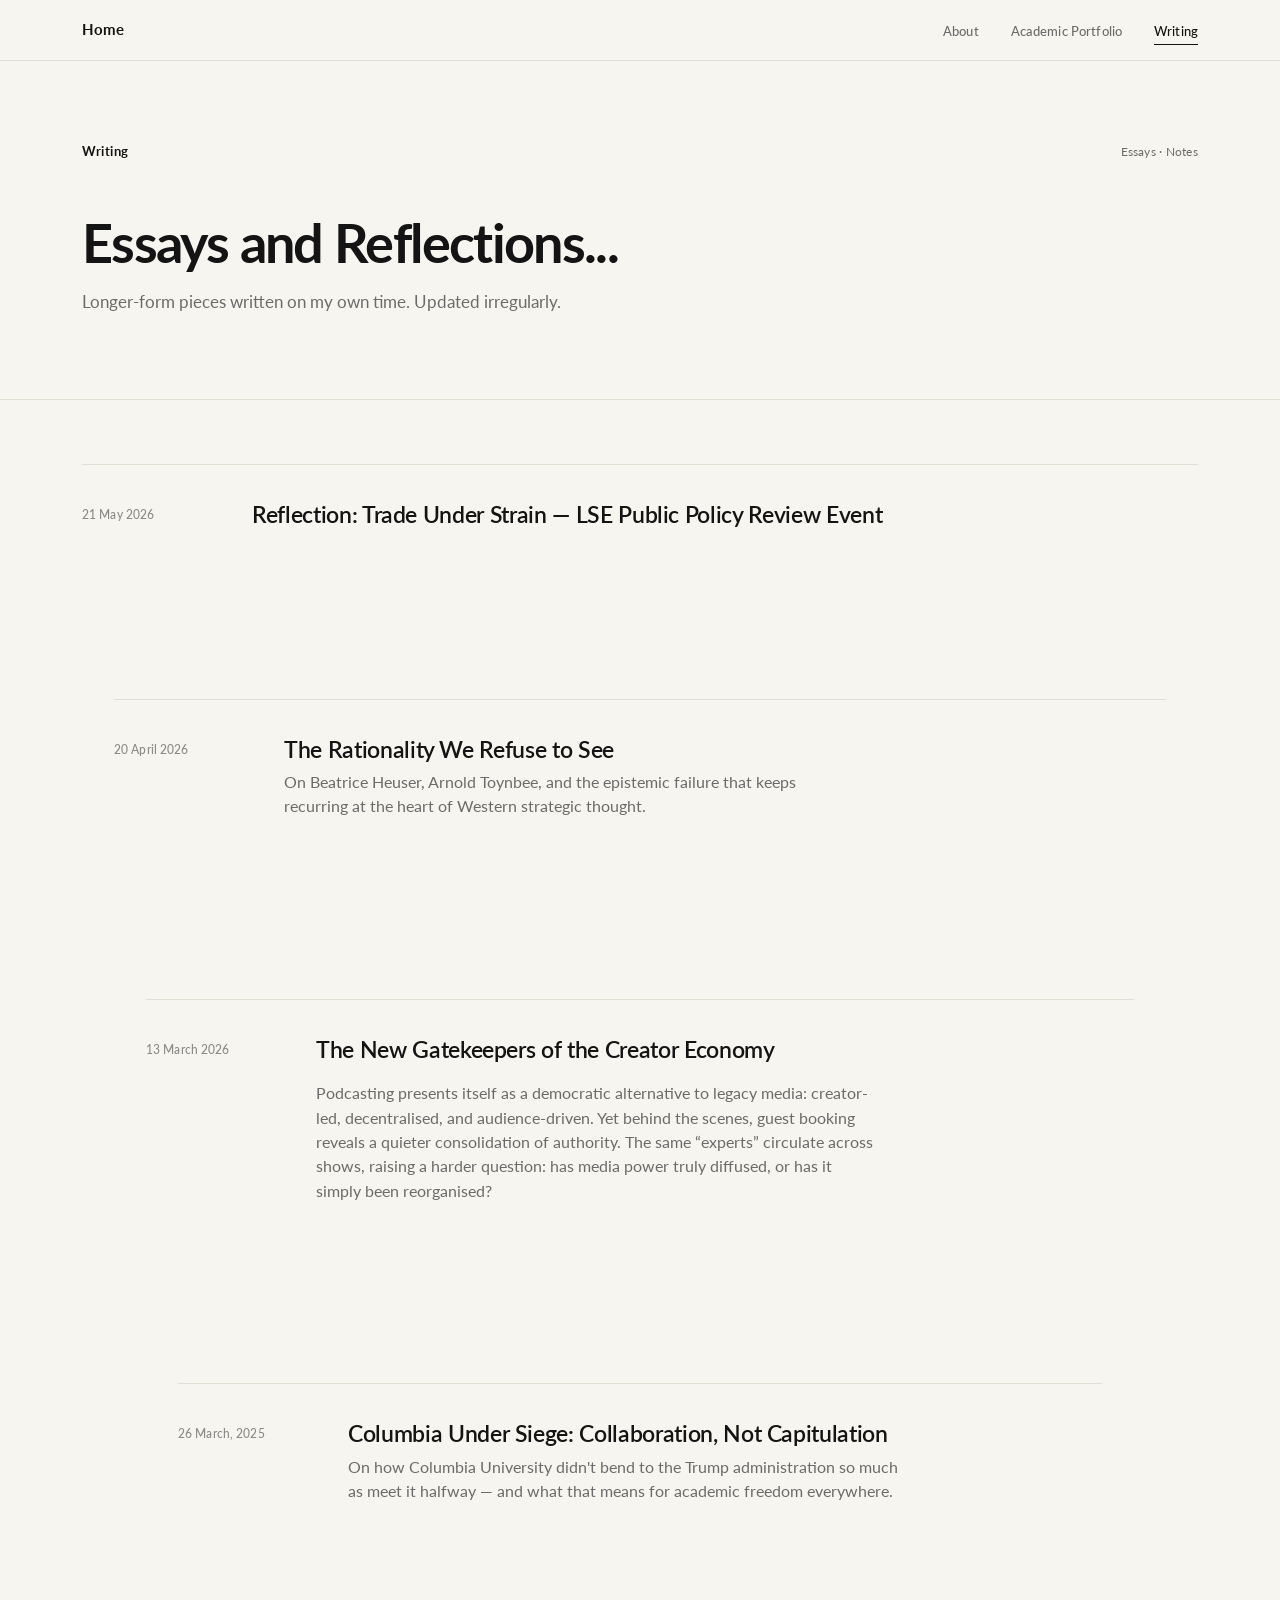
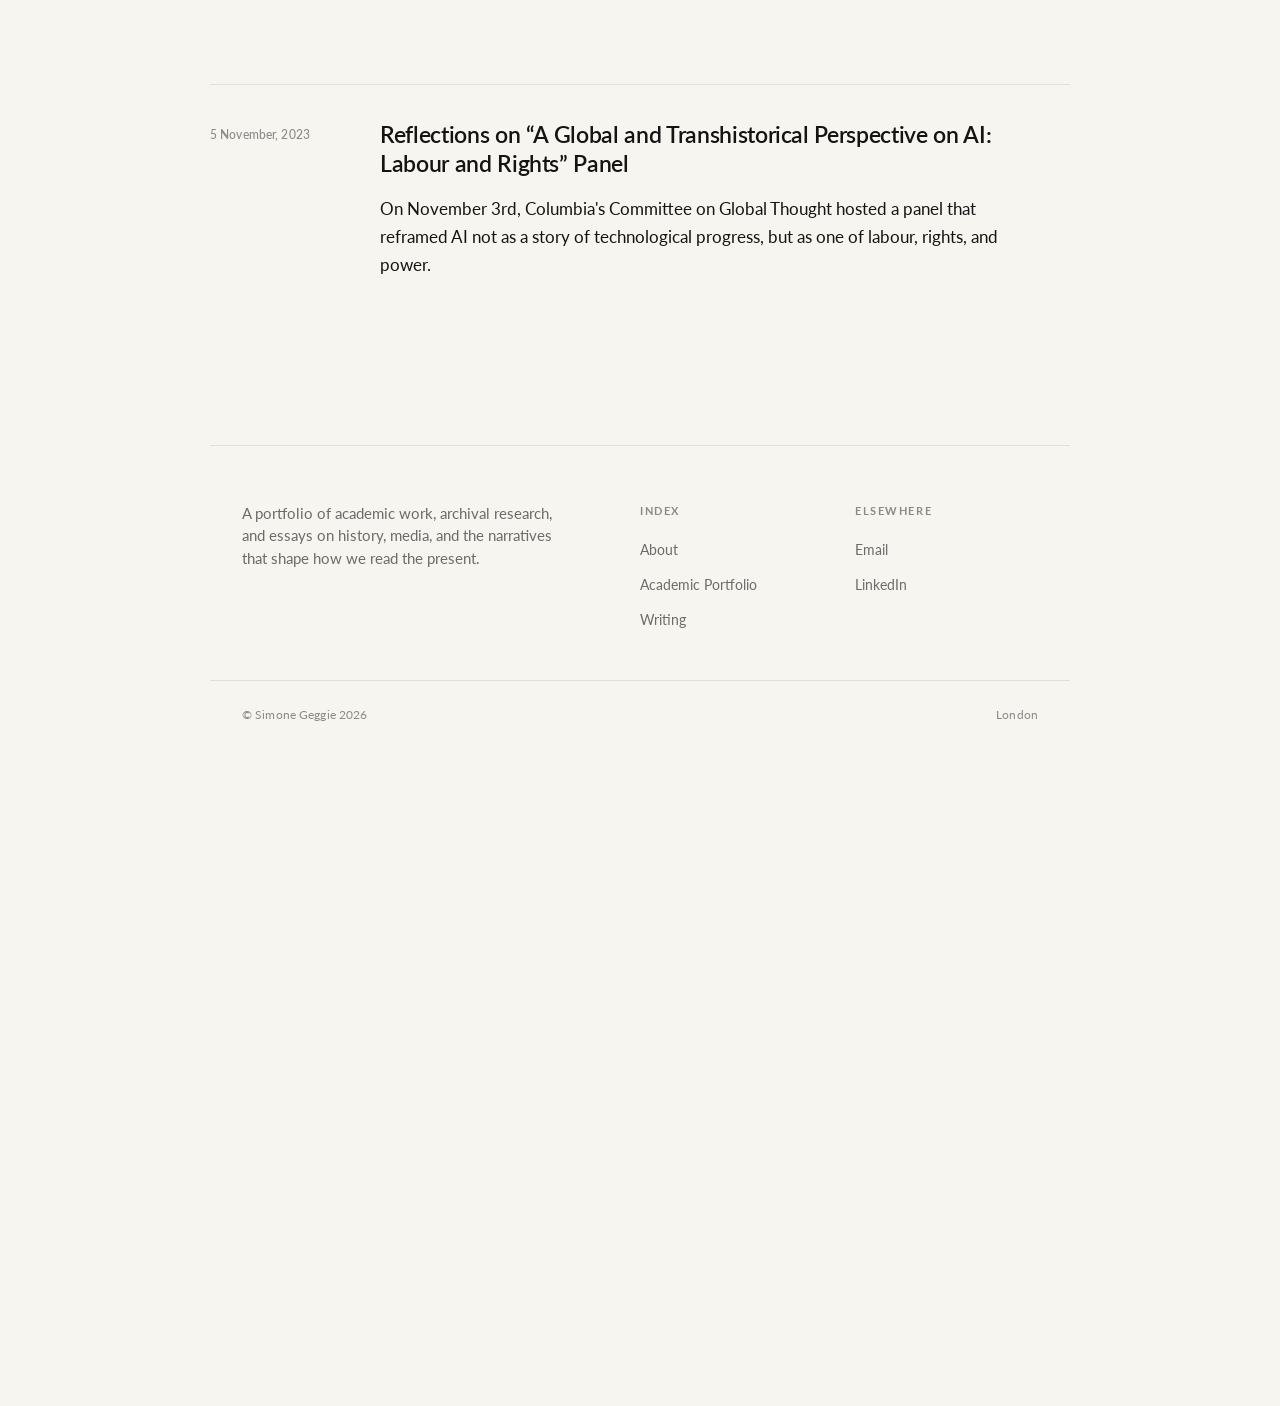
==== commit fa0a7ad7: "Update blog.html" ====
--- a/blog.html
+++ b/blog.html
@@ -28,7 +28,7 @@
             <span class="hero-masthead-meta">Essays · Notes</span>
         </div>
         <div class="fade-in" style="max-width: 640px;">
-            <h1 style="margin-bottom: 1rem;">Essays on history, media,and the narratives between them.</h1>
+            <h1 style="margin-bottom: 1rem;">Essays and Reflections...</h1>
             <p style="font-size: 1.08rem; color: var(--text-muted); line-height: 1.55;">Longer-form pieces written on my own time. Updated irregularly.</p>
         </div>
     </div>
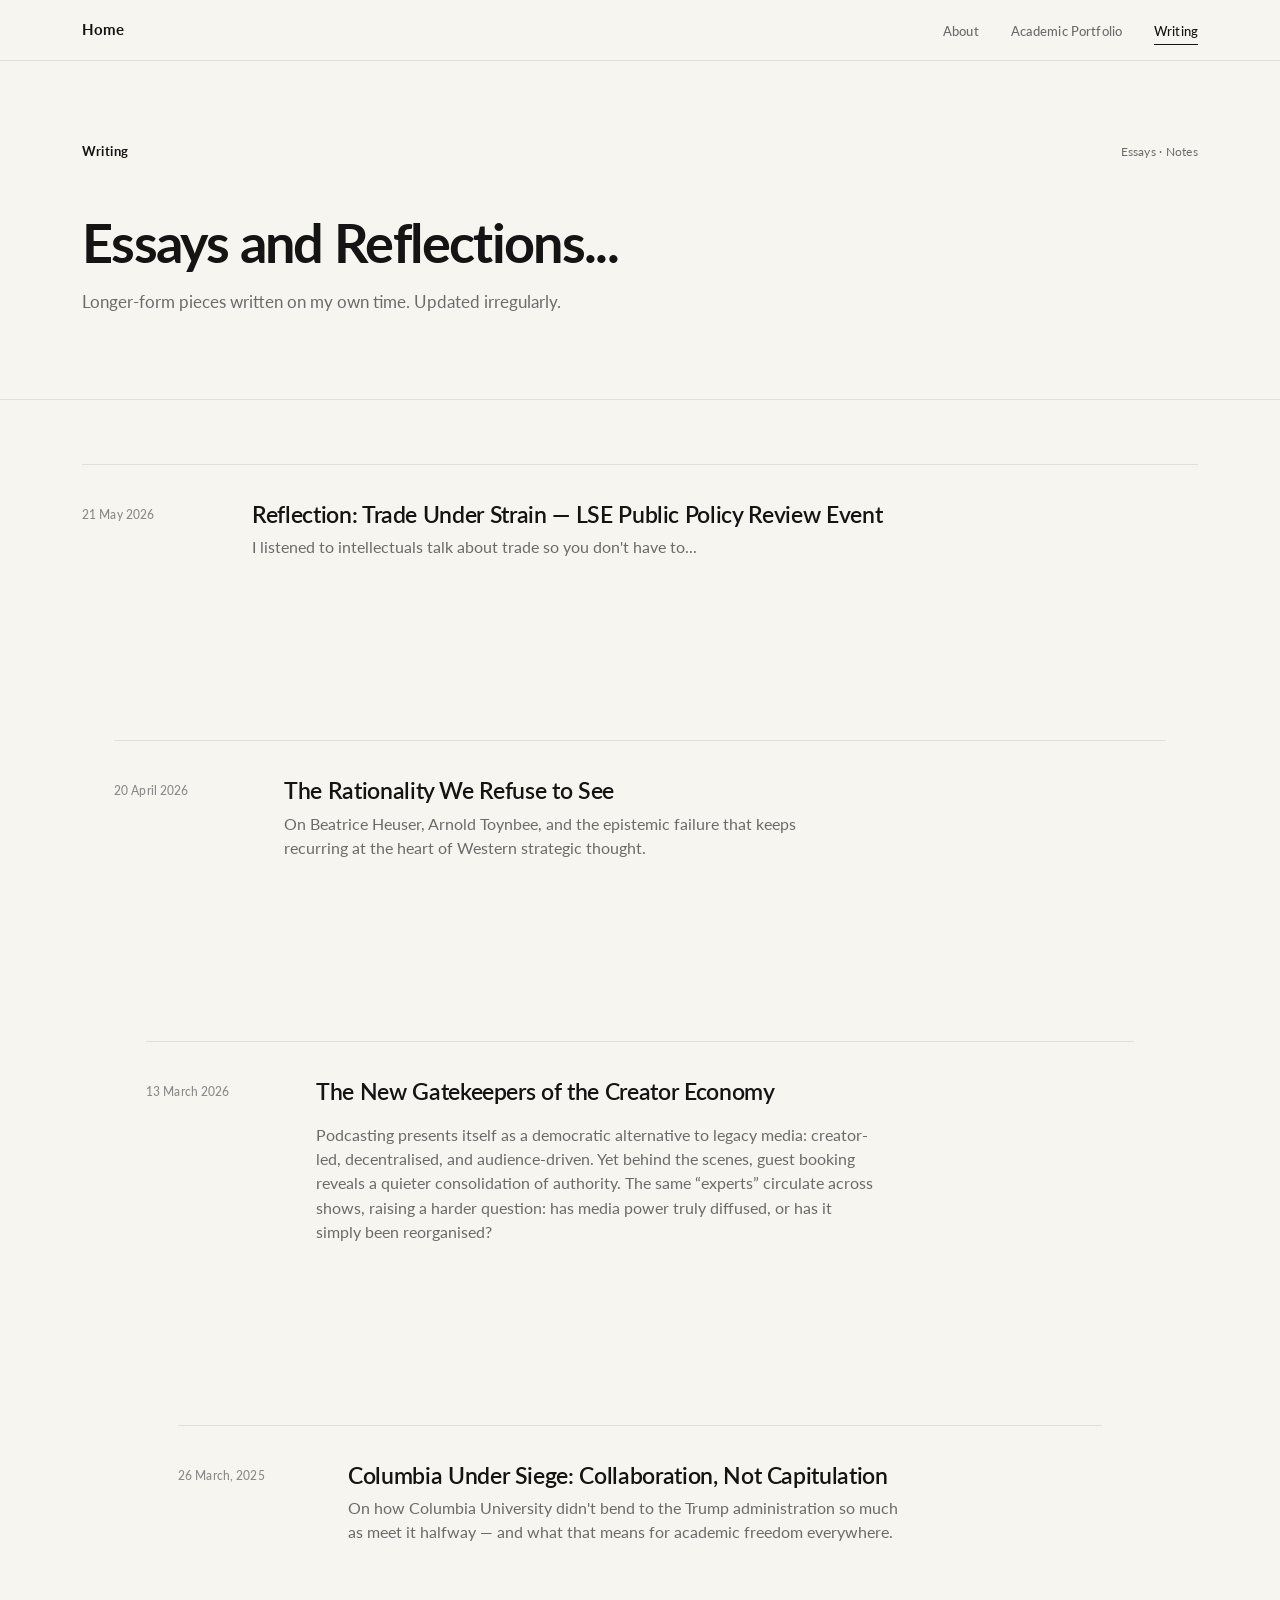
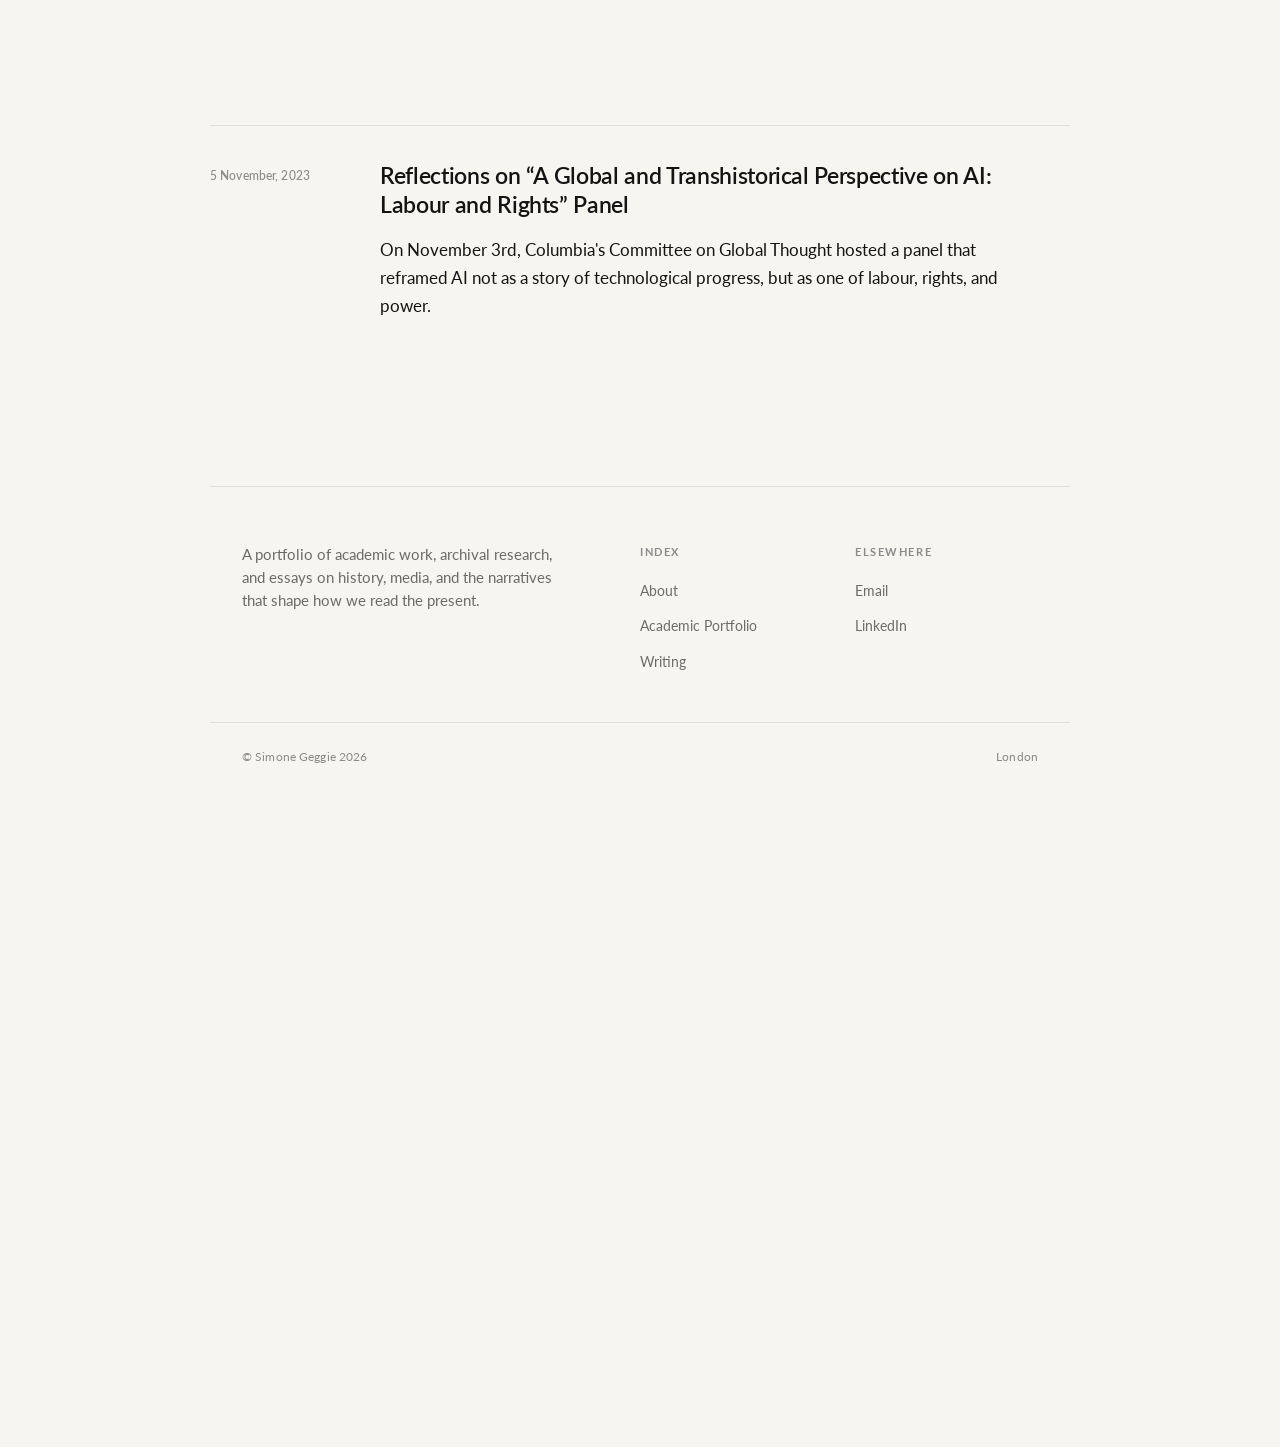
==== commit 72716d9c: "Update blog.html" ====
--- a/blog.html
+++ b/blog.html
@@ -42,6 +42,8 @@
                 <div class="entry-date">21 May 2026</div>
                 <div>
                     <h3 class="entry-title"><a href="posts/LSEPublicPolicyEvent.html">Reflection: Trade Under Strain — LSE Public Policy Review Event</a></h3>
+                    <p class="entry-desc">I listened to intellectuals talk about trade so you don't have to...</p>
+
                 </div>
             </article>
 <section>
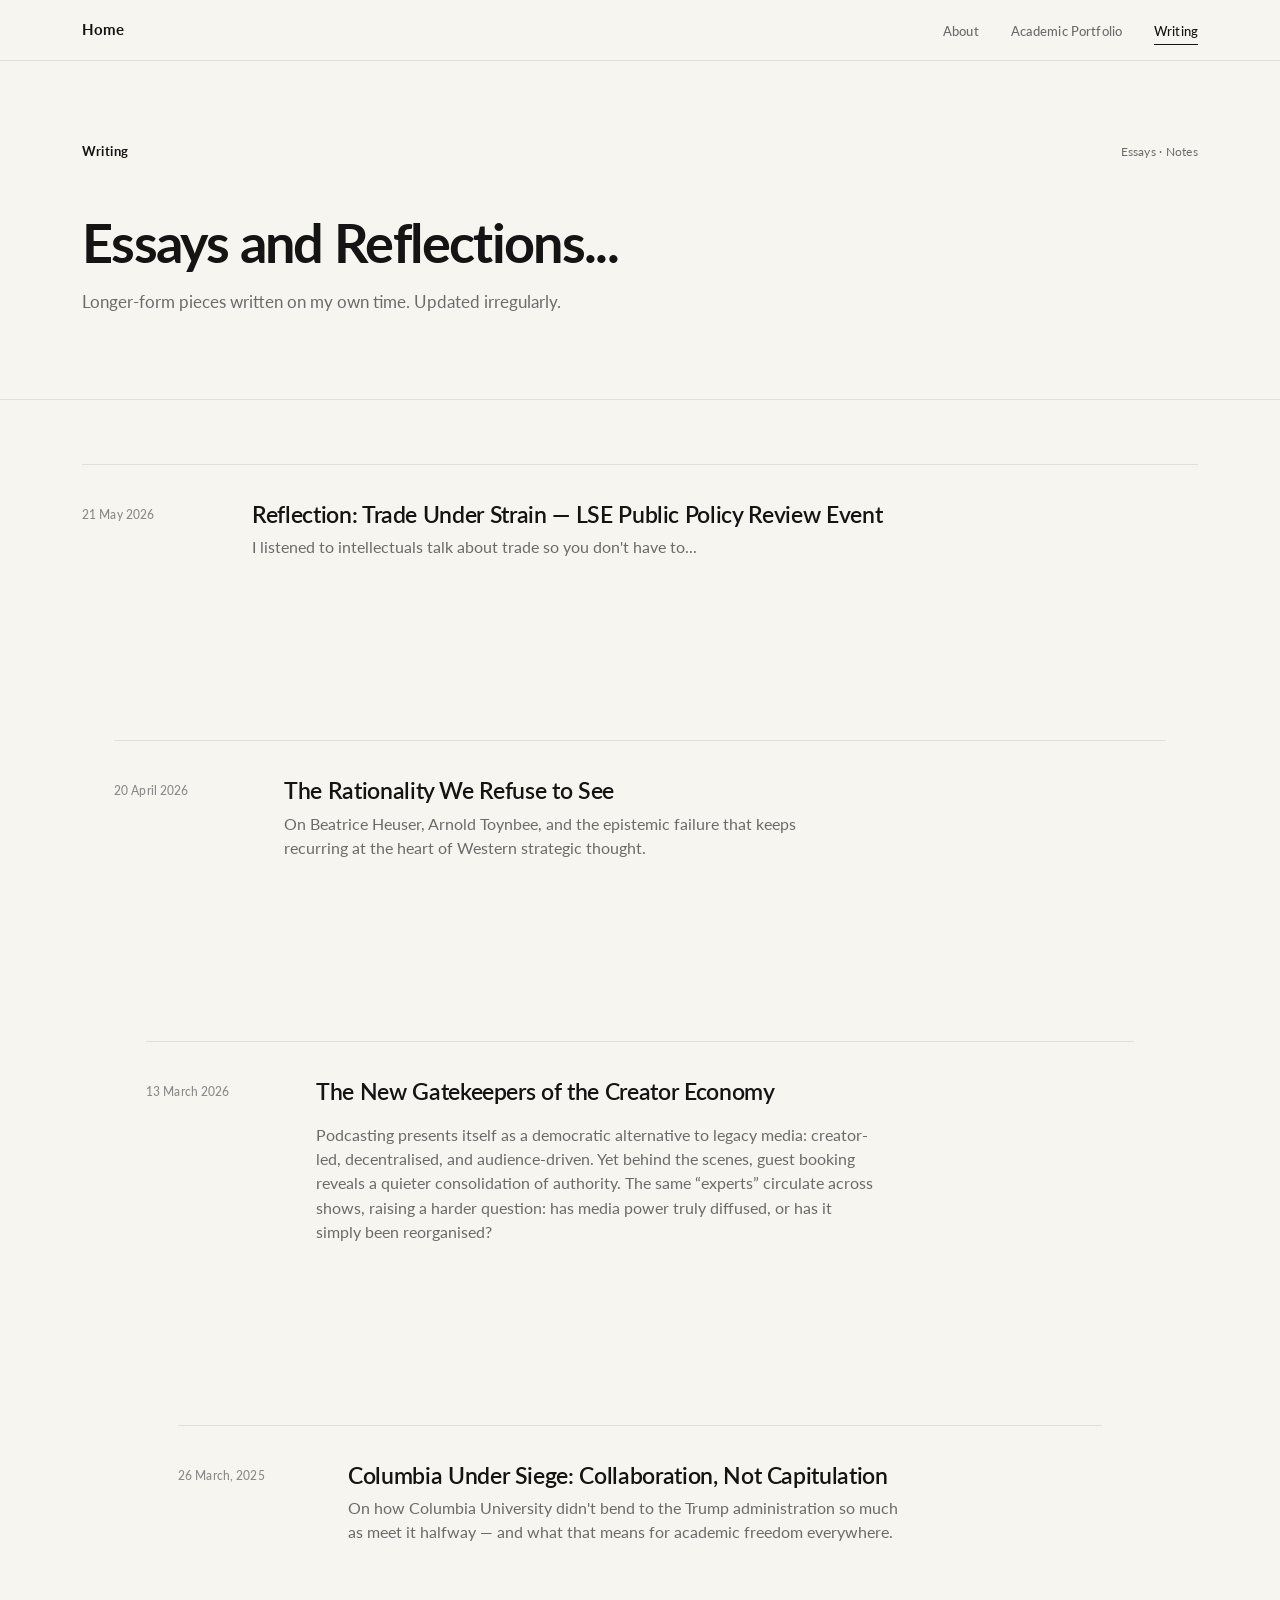
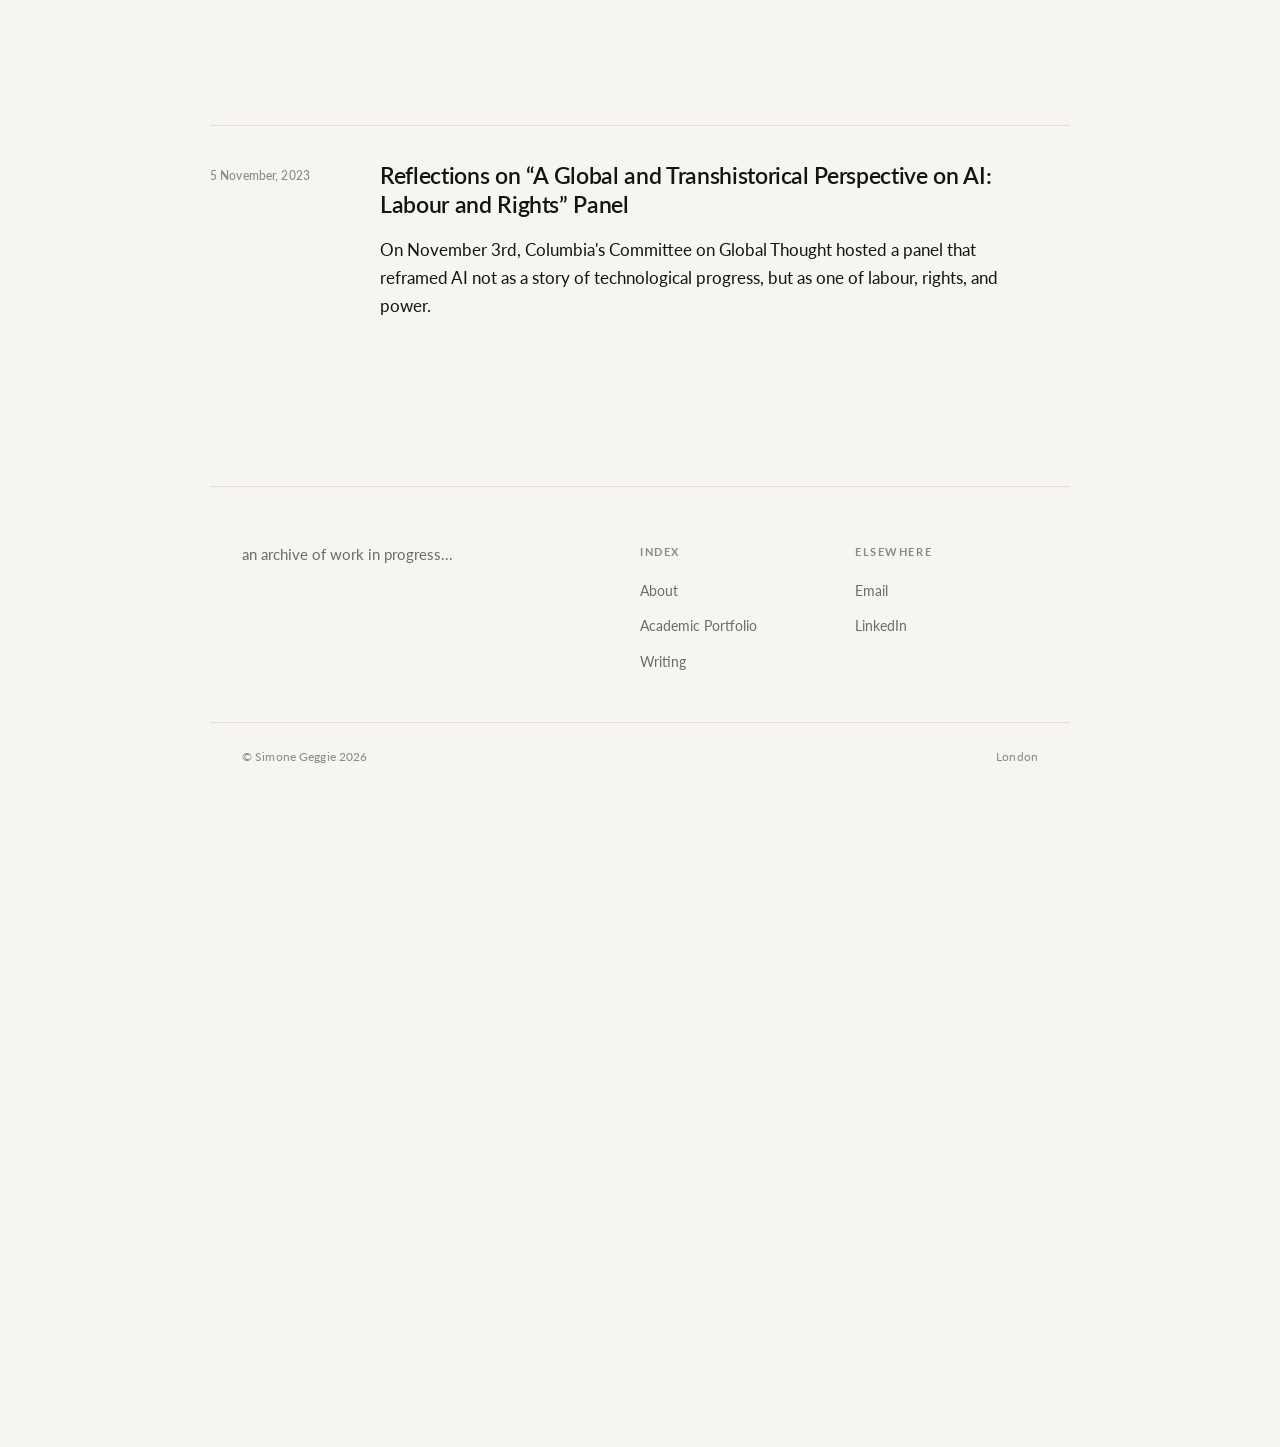
==== commit 8808dce2: "Update blog.html" ====
--- a/blog.html
+++ b/blog.html
@@ -106,7 +106,7 @@
 <footer>
     <div class="footer-inner">
         <div>
-            <p class="footer-tag">A portfolio of academic work, archival research, and essays on history, media, and the narratives that shape how we read the present.</p>
+            <p class="footer-tag">an archive of work in progress...</p>
         </div>
         <div>
             <p class="footer-label">Index</p>
